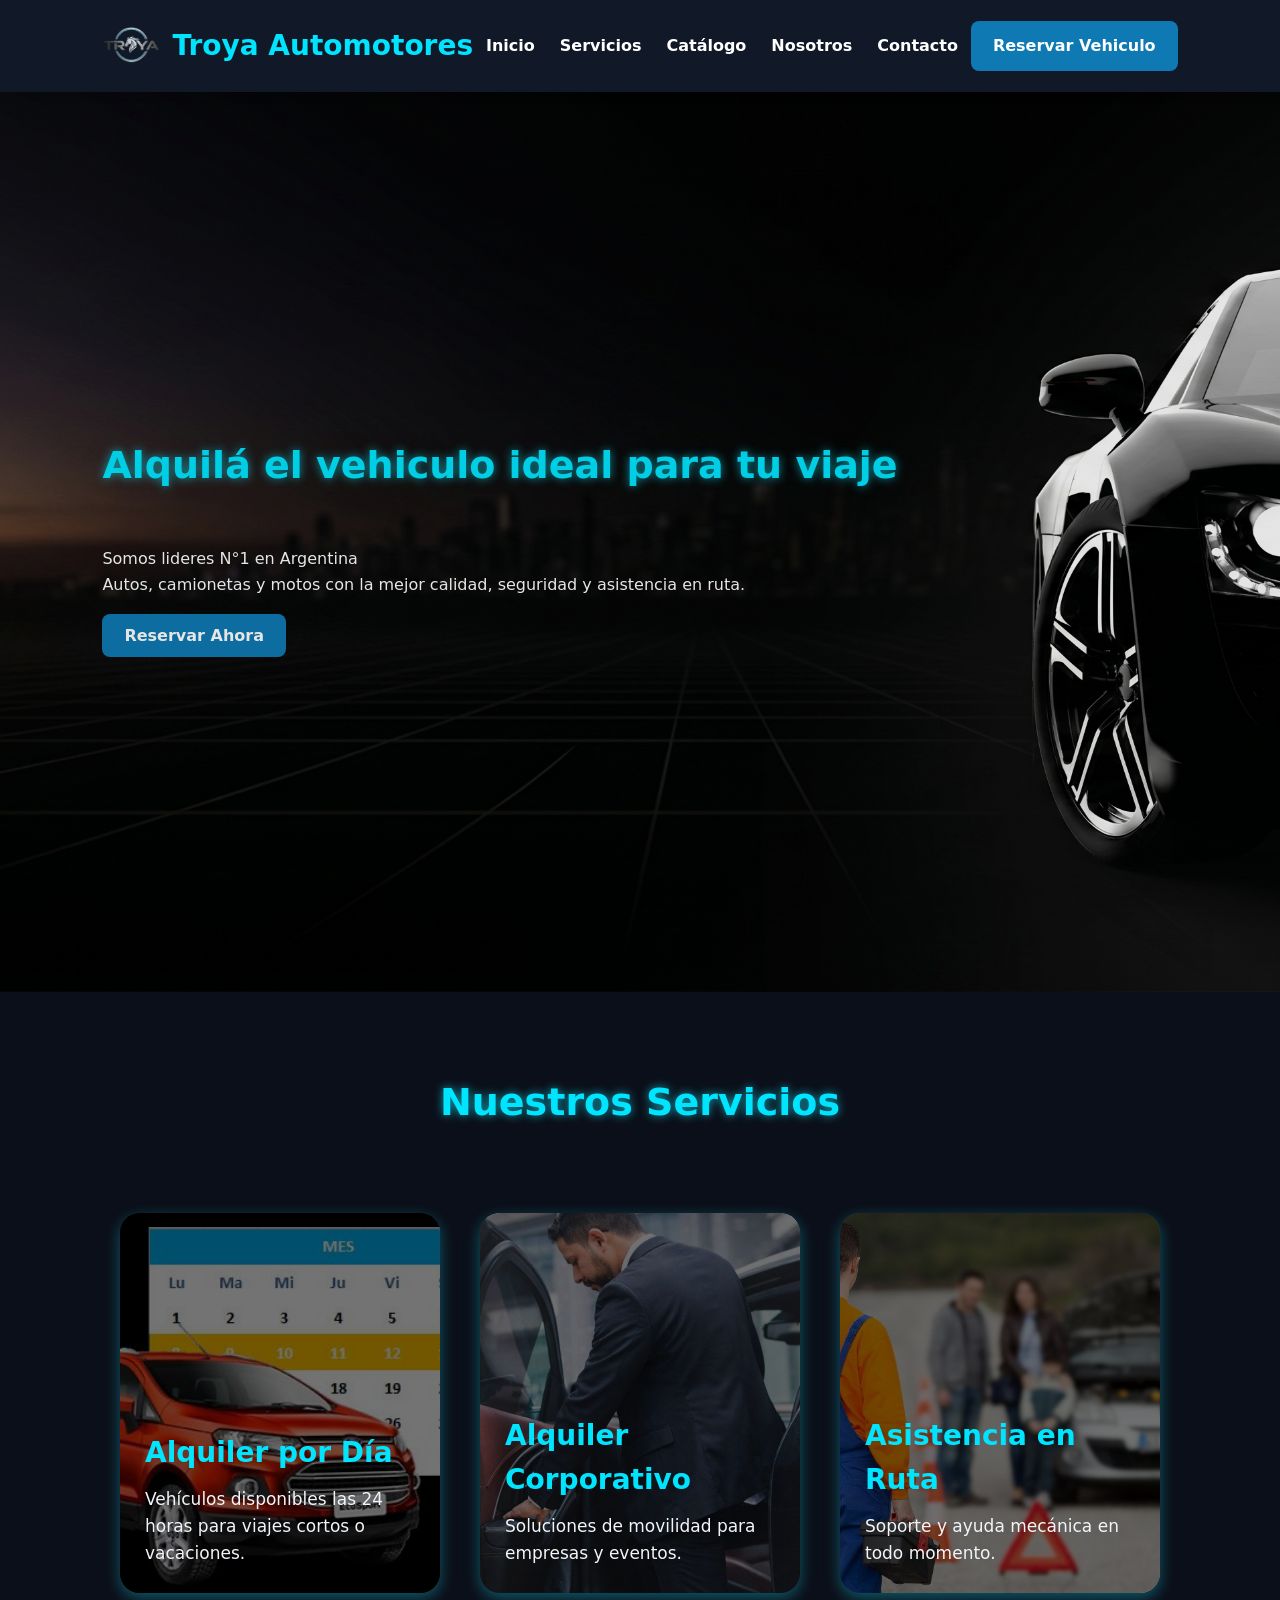
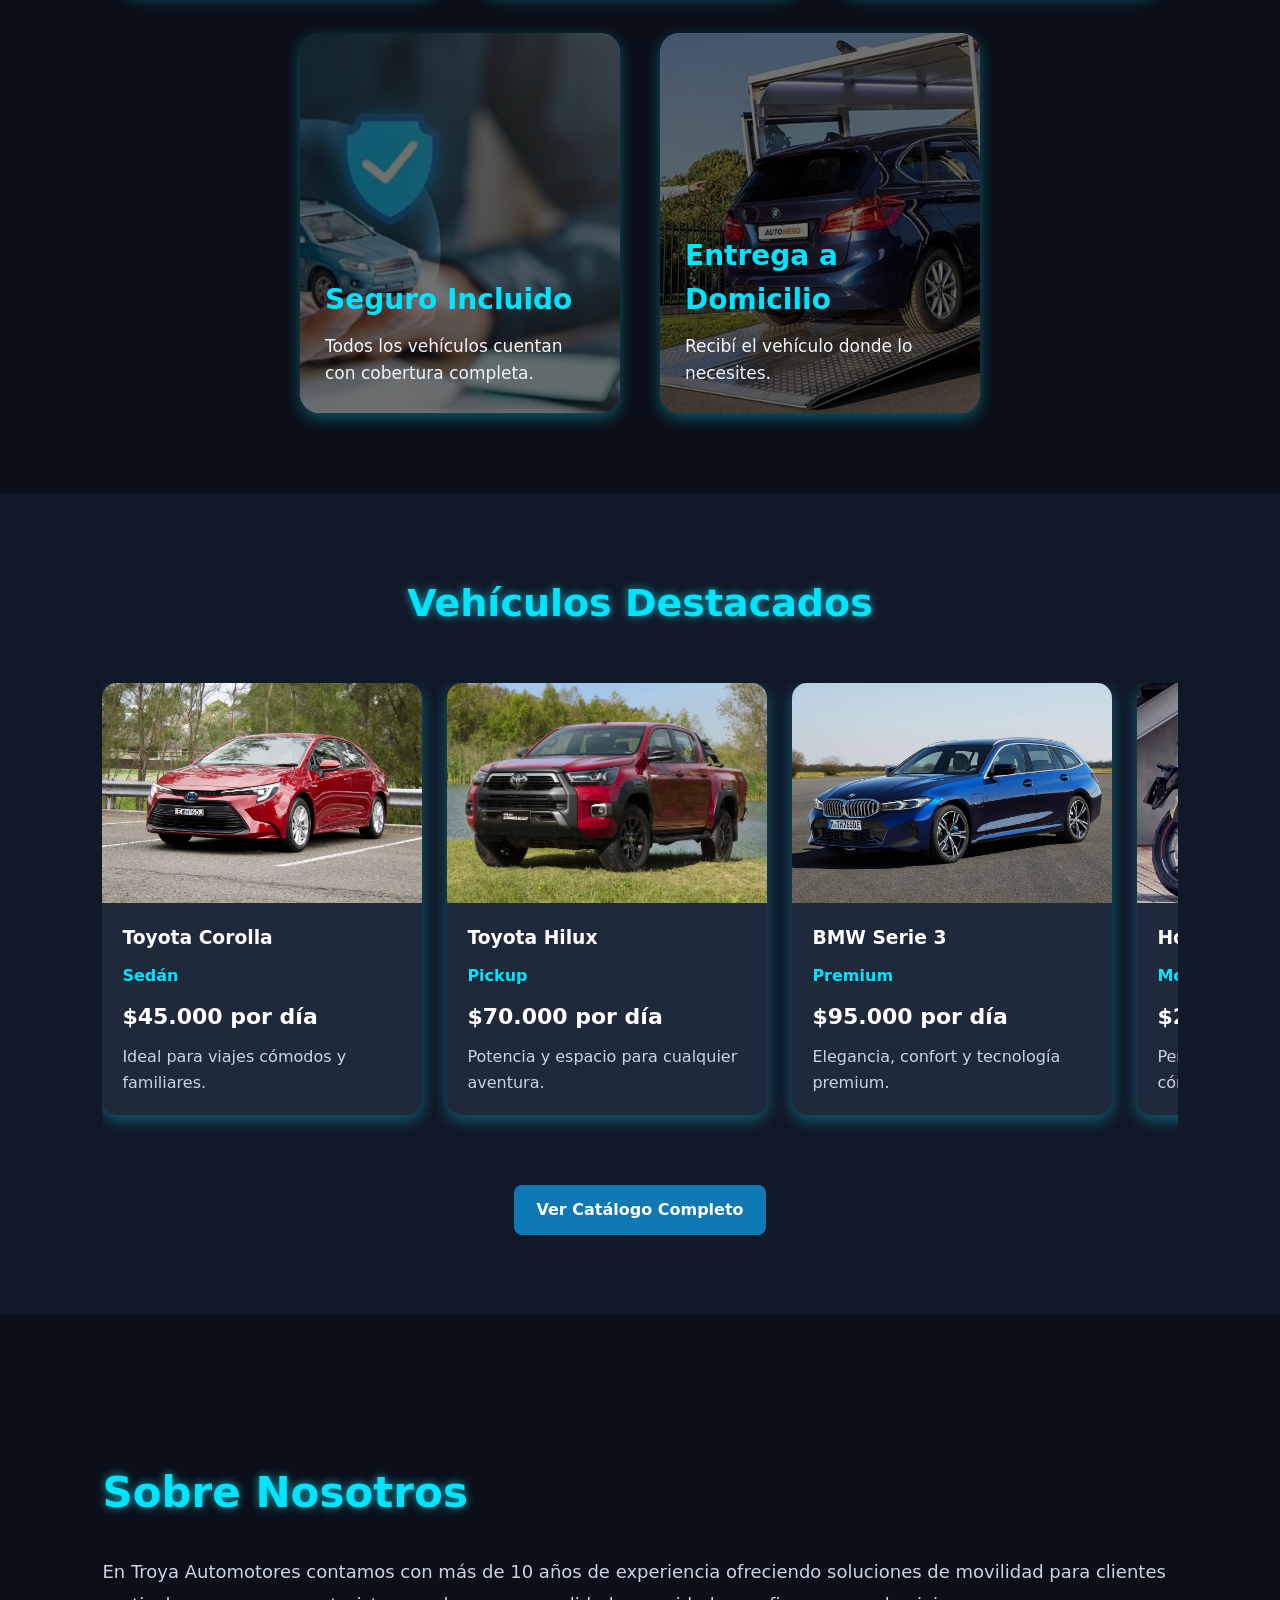
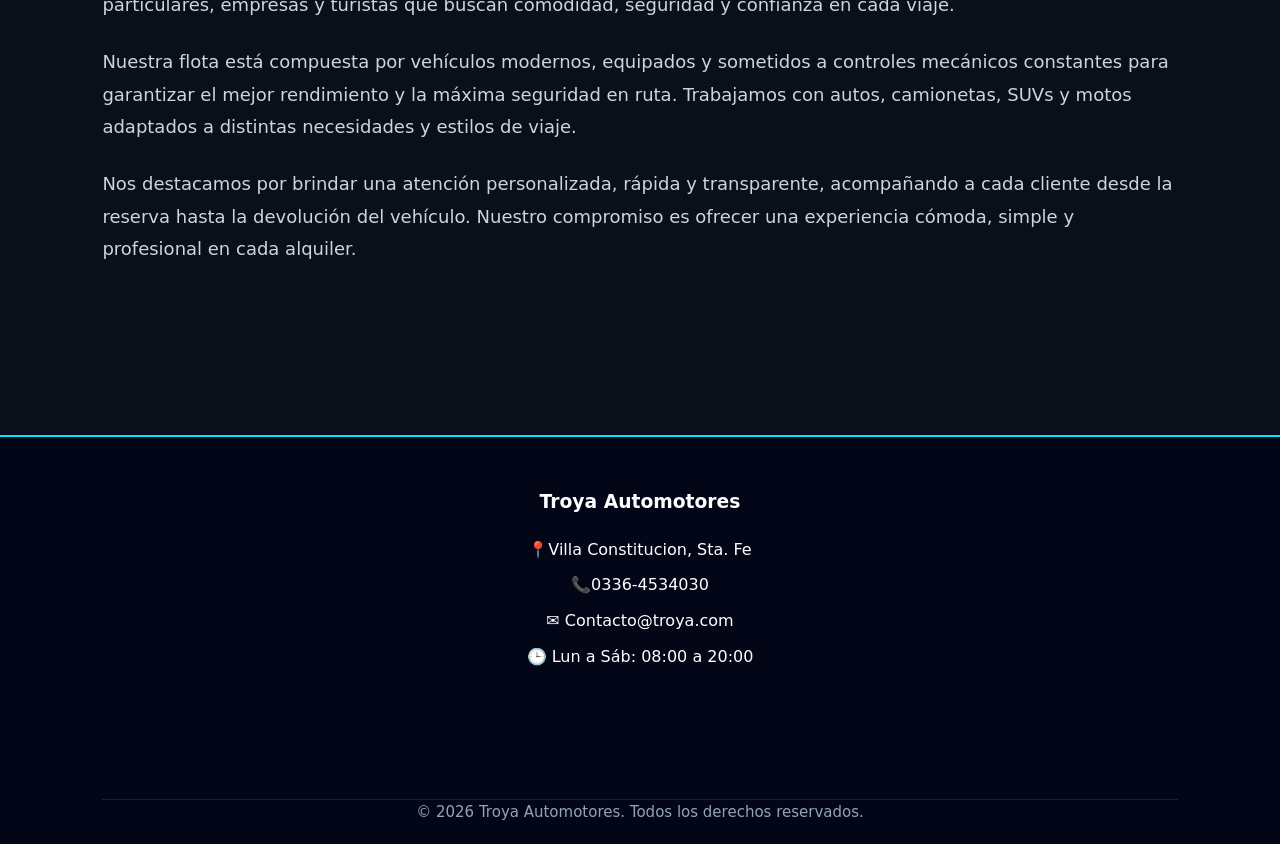
==== index.html @ 089d8910 "Primer commit" ====
<!doctype html>
<html lang="es">

<head>
  <meta charset="UTF-8" />
  <meta name="viewport" content="width=device-width, initial-scale=1.0" />
  <title>Troya Automotores</title>
  <link rel="stylesheet" href="css/styles.css" />
  <link rel="stylesheet" href="css/cards.css" />
  <link rel="stylesheet" href="css/responsive.css" />
  <link rel="shortcut icon" href="/img/LOGO_troya.png" type="image/x-icon" />
</head>

<body>
  <header>
    <div class="logo">
      <img src="img/LOGO_troya.png" alt="Troya Automotores" />
      <h1>Troya Automotores</h1>
    </div>

    <nav>
      <ul>
        <li><a href="/index.html">Inicio</a></li>
        <li><a href="#servicios">Servicios</a></li>
        <li><a href="/catalogo.html">Catálogo</a></li>
        <li><a href="#nosotros">Nosotros</a></li>
        <li><a href="#contacto">Contacto</a></li>
      </ul>
    </nav>

    <a href="reserva.html" class="btn">Reservar Vehiculo</a>
  </header>

  <main>
    <section class="hero" id="inicio">
      <div class="overlay"></div>
      <div class="hero-text">
        <h2>Alquilá el vehiculo ideal para tu viaje</h2>

        <p>Somos lideres N°1 en Argentina</p>
        <p>
          Autos, camionetas y motos con la mejor calidad, seguridad y
          asistencia en ruta.
        </p>
        <br />
        <a href="reserva.html" class="btn"> Reservar Ahora </a>
      </div>
      <div class="hero-image"></div>
    </section>

    <section class="servicios" id="servicios">
      <h2>Nuestros Servicios</h2>

      <div class="cards-container">
        <article class="card">
          <img src="/img/Alquilerdia.jpeg" alt="Alquiler por día" />

          <h3>Alquiler por Día</h3>

          <p>
            Vehículos disponibles las 24 horas para viajes cortos o
            vacaciones.
          </p>
        </article>

        <article class="card">
          <img src="img/corporativo.jpeg" alt="Alquiler corporativo" />

          <h3>Alquiler Corporativo</h3>

          <p>Soluciones de movilidad para empresas y eventos.</p>
        </article>

        <article class="card">
          <img src="img/servicios.jpeg" alt="Asistencia en ruta" />

          <h3>Asistencia en Ruta</h3>

          <p>Soporte y ayuda mecánica en todo momento.</p>
        </article>

        <article class="card">
          <img src="img/seguros.jpeg" alt="Seguro incluido" />

          <h3>Seguro Incluido</h3>

          <p>Todos los vehículos cuentan con cobertura completa.</p>
        </article>

        <article class="card">
          <img src="img/entrega.jpeg" alt="Entrega a domicilio" />

          <h3>Entrega a Domicilio</h3>

          <p>Recibí el vehículo donde lo necesites.</p>
        </article>
      </div>
    </section>
    <section class="destacados">
      <h2>Vehículos Destacados</h2>

      <div class="mini-carrusel">
        <article class="vehiculo-card">
          <img src="img/TOYOTA_COROLLA.jpeg" alt="Toyota Corolla" />

          <h3>Toyota Corolla</h3>

          <p class="tipo">Sedán</p>

          <p class="precio">$45.000 por día</p>

          <p class="descripcion">Ideal para viajes cómodos y familiares.</p>
        </article>

        <article class="vehiculo-card">
          <img src="img/HILUX.jpeg" alt="Toyota Hilux" />

          <h3>Toyota Hilux</h3>

          <p class="tipo">Pickup</p>

          <p class="precio">$70.000 por día</p>

          <p class="descripcion">
            Potencia y espacio para cualquier aventura.
          </p>
        </article>

        <article class="vehiculo-card">
          <img src="img/BMW_SERIES3.jpeg" alt="BMW Serie 3" />

          <h3>BMW Serie 3</h3>

          <p class="tipo">Premium</p>

          <p class="precio">$95.000 por día</p>

          <p class="descripcion">Elegancia, confort y tecnología premium.</p>
        </article>

        <article class="vehiculo-card">
          <img src="img/HONDA_CB500.jpeg" alt="Honda CB500" />

          <h3>Honda CB500</h3>

          <p class="tipo">Moto</p>

          <p class="precio">$28.000 por día</p>

          <p class="descripcion">Perfecta para moverte rápido y cómodo.</p>
        </article>

        <article class="vehiculo-card">
          <img src="img/VW_AMAROK.jpeg" alt="Volkswagen Amarok" />

          <h3>Volkswagen Amarok</h3>

          <p class="tipo">Pickup</p>

          <p class="precio">$75.000 por día</p>

          <p class="descripcion">
            Robustez y comodidad para largos recorridos.
          </p>
        </article>

        <article class="vehiculo-card">
          <img src="img/AUDI_A4.jpg" alt="Audi A4" />

          <h3>Audi A4</h3>

          <p class="tipo">Premium</p>

          <p class="precio">$110.000 por día</p>

          <p class="descripcion">
            Diseño elegante y manejo deportivo de alta gama.
          </p>
        </article>

        <article class="vehiculo-card">
          <img src="img/JEEP_RENEGADE.jpg" alt="Jeep Renegade" />

          <h3>Jeep Renegade</h3>

          <p class="tipo">SUV</p>

          <p class="precio">$82.000 por día</p>

          <p class="descripcion">
            Ideal para ciudad y aventuras fuera del camino.
          </p>
        </article>
      </div>

      <div class="ver-mas">
        <a href="/catalogo.html" class="btn"> Ver Catálogo Completo </a>
      </div>
    </section>

    <section class="nosotros" id="nosotros">
      <div class="nosotros-text">
        <h2>Sobre Nosotros</h2>
        <p>
          En Troya Automotores contamos con más de 10 años de experiencia
          ofreciendo soluciones de movilidad para clientes particulares,
          empresas y turistas que buscan comodidad, seguridad y confianza
          en cada viaje.
        </p>

        <p>
          Nuestra flota está compuesta por vehículos modernos, equipados y
          sometidos a controles mecánicos constantes para garantizar el mejor
          rendimiento y la máxima seguridad en ruta. Trabajamos con autos,
          camionetas, SUVs y motos adaptados a distintas necesidades y estilos
          de viaje.
        </p>

        <p>
          Nos destacamos por brindar una atención personalizada, rápida y
          transparente, acompañando a cada cliente desde la reserva hasta la
          devolución del vehículo. Nuestro compromiso es ofrecer una experiencia
          cómoda, simple y profesional en cada alquiler.
        </p>
      </div>
    </section>

    <footer id="contacto">
      <div class="footer-info">
        <h3>Troya Automotores</h3>

        <p>📍Villa Constitucion, Sta. Fe</p>

        <p>📞0336-4534030</p>

        <p>✉ Contacto@troya.com</p>

        <p>🕒 Lun a Sáb: 08:00 a 20:00</p>
      </div>
      <div class="footer-copy">
        <p>
          © 2026 Troya Automotores. Todos los derechos reservados.
        </p>
      </div>
    </footer>
  </main>
</body>

</html>
---- css/styles.css ----
/* RESET */
* {
  margin: 0;
  padding: 0;
  box-sizing: border-box;
}

html {
  scroll-behavior: smooth;
}

/* GENERALES */
body {
  font-family:
    system-ui,
    -apple-system,
    BlinkMacSystemFont,
    "Segoe UI",
    Roboto,
    Oxygen,
    Ubuntu,
    Cantarell,
    "Open Sans",
    "Helvetica Neue",
    sans-serif;

  background-color: #0b0f19;

  color: white;

  line-height: 1.6;
}

img {
  width: 100%;
  display: block;
}

a {
  text-decoration: none;
}

ul {
  list-style: none;
}

/* BOTONES */
.btn {
  background-color: #0e79b2;

  color: white;

  padding: 12px 22px;

  border-radius: 8px;

  font-weight: bold;

  transition: 0.3s;
}

.btn:hover {
  background-color: #084298;
}

/* HEADER */
header {
  background-color: #111827;

  display: flex;

  justify-content: space-between;

  align-items: center;

  padding: 20px 8%;

  box-shadow: 0 2px 10px rgba(0, 0, 0, 0.1);

  position: sticky;

  top: 0;

  z-index: 100;
}

.logo {
  display: flex;

  align-items: center;

  gap: 10px;
}

.logo img {
  width: 60px;
}

.logo h1 {
  color: #00e5ff;

  font-size: 28px;
}

nav ul {
  display: flex;

  gap: 25px;
}

nav a {
  color: white;

  font-weight: 600;

  position: relative;

  transition: 0.3s;
}

nav a::after {
  content: "";

  position: absolute;

  left: 0;
  bottom: -6px;

  width: 0%;
  height: 2px;

  background-color: #00e5ff;

  transition: 0.3s;
}

nav a:hover::after {
  width: 100%;
}

nav a:hover {
  color: #00e5ff;
}

/* HERO */
.hero {
  min-height: 100vh;

  background-image: url(/img/INICIO.png);

  background-size: cover;

  background-position: center;

  position: relative;

  display: flex;

  align-items: center;

  justify-content: flex-start;

  text-align: left;

  padding: 0 8%;
}

.overlay {
  position: absolute;

  width: 100%;
  height: 100%;

  background-color: rgba(0, 0, 0, 0.1);

  top: 0;
  left: 0;

  pointer-events: none;
}

.hero-content {
  position: relative;

  z-index: 2;

  max-width: 700px;

  display: flex;

  flex-direction: column;

  align-items: flex-start;

  gap: 20px;

  transform: translateY(20px);
}

.hero-content h2 {
  font-size: 64px;

  line-height: 1.1;

  color: #00f0ff;

  text-shadow:
    0 0 10px rgba(0, 229, 255, 0.8),
    0 0 20px rgba(0, 229, 255, 0.7),
    0 0 40px rgba(0, 229, 255, 0.5);
}

.hero-content p {
  font-size: 22px;

  max-width: 600px;

  color: #f1f5f9;

  line-height: 1.7;
}

.hero-content .btn {
  margin-top: 10px;
}
/* HERO RESERVA */
.hero-reserva {
  min-height: 60vh;

  background-image: url(/img/BANNER.png);

  background-size: cover;

  background-position: center;

  position: relative;

  display: flex;

  align-items: center;

  justify-content: center;

  text-align: center;

  padding: 0 8%;
}

.hero-reserva-content {
  position: relative;

  z-index: 2;

  max-width: 800px;

  padding: 40px;

  border-radius: 20px;
}

.hero-reserva-content h2 {
  font-size: 60px;

  color: #00e5ff;

  margin-bottom: 20px;

  text-shadow: 0 0 20px rgba(0, 229, 255, 0.8);
}

.hero-reserva-content p {
  font-size: 22px;

  color: #f1f5f9;
}

/* FORMULARIO */
.reserva-section {
  padding: 100px 8%;
}

.form-reserva {
  background-color: #111827;

  padding: 50px;

  border-radius: 20px;

  display: flex;

  flex-direction: column;

  gap: 30px;

  box-shadow: 0 0 25px rgba(0, 229, 255, 0.25);

  max-width: 1000px;

  margin: auto;
}

.form-group {
  display: flex;

  flex-direction: column;

  gap: 10px;
}

.form-group label {
  color: #00e5ff;

  font-weight: bold;
}

.form-group input,
.form-group select,
.form-group textarea {
  padding: 15px;

  border: 2px solid transparent;

  border-radius: 10px;

  background-color: #1e293b;

  color: white;

  font-size: 16px;

  outline: none;

  transition: 0.3s;
}

.form-group input:focus,
.form-group select:focus,
.form-group textarea:focus {
  border-color: #00e5ff;

  box-shadow: 0 0 15px rgba(0, 229, 255, 0.5);
}

.radio-group,
.checkbox-group {
  display: flex;

  flex-wrap: wrap;

  gap: 20px;

  color: white;
}

.form-buttons {
  display: flex;

  justify-content: center;

  gap: 20px;

  flex-wrap: wrap;
}

.limpiar {
  background-color: #ef4444;
}

.limpiar:hover {
  background-color: #dc2626;
}

/* SECCIONES */
section {
  padding: 80px 8%;
}

section h2 {
  text-align: center;

  font-size: 38px;

  margin-bottom: 50px;

  color: #00e5ff;

  text-shadow: 0 0 10px rgba(19, 225, 248, 0.7);
}

/* NOSOTROS */
.nosotros {
  display: flex;

  align-items: center;

  justify-content: space-between;

  gap: 60px;

  min-height: 80vh;

  padding: 100px 8%;
}

.nosotros-text {
  flex: 2;
}

.nosotros-text h2 {
  font-size: 42px;

  text-align: left;

  margin-bottom: 30px;
}

.nosotros-text p {
  font-size: 18px;

  margin-bottom: 25px;

  color: #cbd5e1;

  line-height: 1.8;
}

.nosotros-image {
  flex: 1;
}

.nosotros-image img {
  border-radius: 20px;
}

/* FOOTER */
footer {
  background-color: #020617;

  color: white;

  border-top: 2px solid #00e5ff;

  display: flex;

  justify-content: center;

  align-items: flex-start;

  flex-wrap: wrap;

  gap: 120px;

  padding: 50px 8% 10px;

  text-align: center;
}

footer h3 {
  margin-bottom: 20px;
}

footer p {
  margin-bottom: 10px;
}
.footer-copy {
  width: 100%;

  text-align: center;

  border-top: 1px solid rgba(255, 255, 255, 0.1);
}

.footer-copy p {
  color: #94a3b8;

  font-size: 15px;
}
---- css/cards.css ----
/* SERVICIOS */
.cards-container {
  display: flex;

  justify-content: center;

  flex-wrap: wrap;

  gap: 40px;

  padding-top: 30px;
}

.card {
  background-color: #1e293b;

  width: 320px;

  height: 380px;

  border-radius: 20px;

  overflow: hidden;

  position: relative;

  display: flex;

  flex-direction: column;

  justify-content: flex-end;

  padding: 25px;

  box-shadow: 0 5px 15px rgba(19, 225, 248, 0.35);

  transition: 0.3s;
}

.card:hover {
  transform: translateY(-10px);

  box-shadow: 0 0 25px rgba(19, 225, 248, 0.8);
}

.card img {
  position: absolute;

  top: 0;
  left: 0;

  width: 100%;

  height: 100%;

  object-fit: cover;

  z-index: 1;
}
.card::before {
  content: "";

  position: absolute;

  inset: 0;

  background: rgba(0, 0, 0, 0.55);

  z-index: 2;
}

.card h3,
.card p {
  position: relative;

  z-index: 3;
}

.card h3 {
  color: #00e5ff;

  margin-bottom: 10px;

  font-size: 28px;
}
.card p {
  color: #f1f5f9;

  font-size: 17px;

  line-height: 1.6;
}

/* VEHICULOS */
.vehiculos {
  background-color: #111827;
}

.vehiculos-container {
  display: flex;

  justify-content: center;

  align-items: stretch;

  gap: 30px;

  flex-wrap: wrap;
}

.vehiculo-card {
  background-color: #1e293b;

  width: 320px;

  border-radius: 15px;

  overflow: hidden;

  box-shadow: 0 5px 15px rgba(19, 225, 248, 0.35);

  transition: 0.3s;

  display: flex;

  flex-direction: column;
}

.vehiculo-card:hover {
  transform: translateY(-10px);

  box-shadow: 0 0 25px rgba(19, 225, 248, 0.8);
}

.vehiculo-card img {
  height: 220px;

  object-fit: cover;
}

.vehiculo-card h3 {
  padding: 20px 20px 10px;
}

.vehiculo-card .btn {
  margin-top: auto;

  align-self: center;

  margin-bottom: 20px;

  padding: 15px 25px;
}

.tipo {
  color: #00e5ff;

  font-weight: bold;

  padding: 0 20px;
}

.precio {
  font-size: 22px;

  font-weight: bold;

  padding: 10px 20px;

  color: white;
}

.descripcion {
  padding: 0 20px 20px;

  color: #cbd5e1;
}
.volver-inicio {
  display: flex;

  justify-content: center;

  margin-top: 60px;
}
/* DESTACADOS */
.destacados {
  background-color: #111827;
}

.mini-carrusel {
  display: flex;

  gap: 25px;

  overflow-x: auto;

  padding-bottom: 20px;
}

.mini-carrusel .vehiculo-card {
  min-width: 320px;

  flex-shrink: 0;
}

.ver-mas {
  margin-top: 50px;

  display: flex;

  justify-content: center;
}
---- css/responsive.css ----
/* RESPONSIVE */

@media (max-width: 992px) {
  .hero {
    flex-direction: column;

    text-align: center;
  }

  .nosotros {
    flex-direction: column;
  }

  .nosotros-text h2 {
    text-align: center;
  }
}

@media (max-width: 768px) {
  header {
    flex-direction: column;

    gap: 20px;
  }

  nav ul {
    flex-direction: column;

    align-items: center;
  }

  section h2 {
    font-size: 30px;
  }

  .hero-content h2 {
    font-size: 42px;
  }

  .hero-content p {
    font-size: 18px;
  }
}

@media (max-width: 480px) {
  .hero-content h2 {
    font-size: 30px;
  }

  .hero-content p {
    font-size: 16px;
  }

  .card {
    width: 100%;
  }

  .vehiculo-card {
    width: 100%;
  }

  footer {
    flex-direction: column;
  }
}
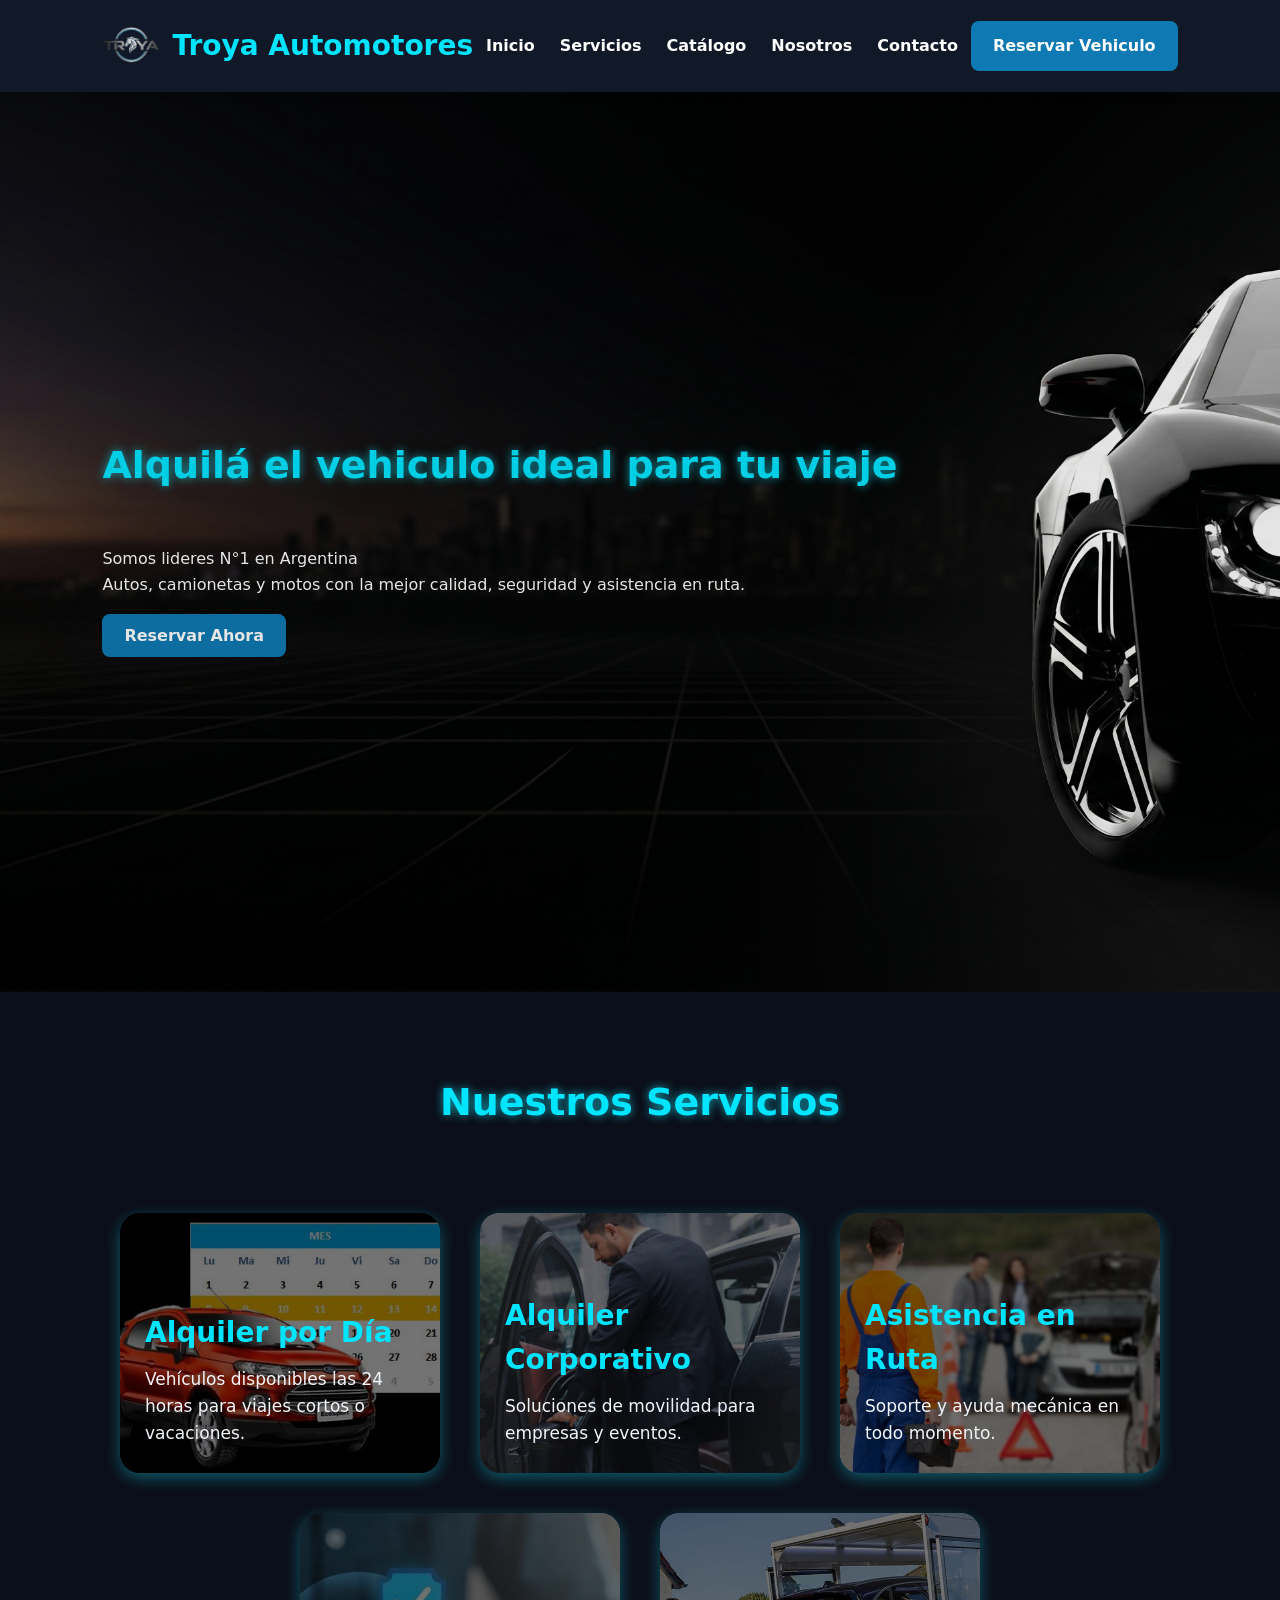
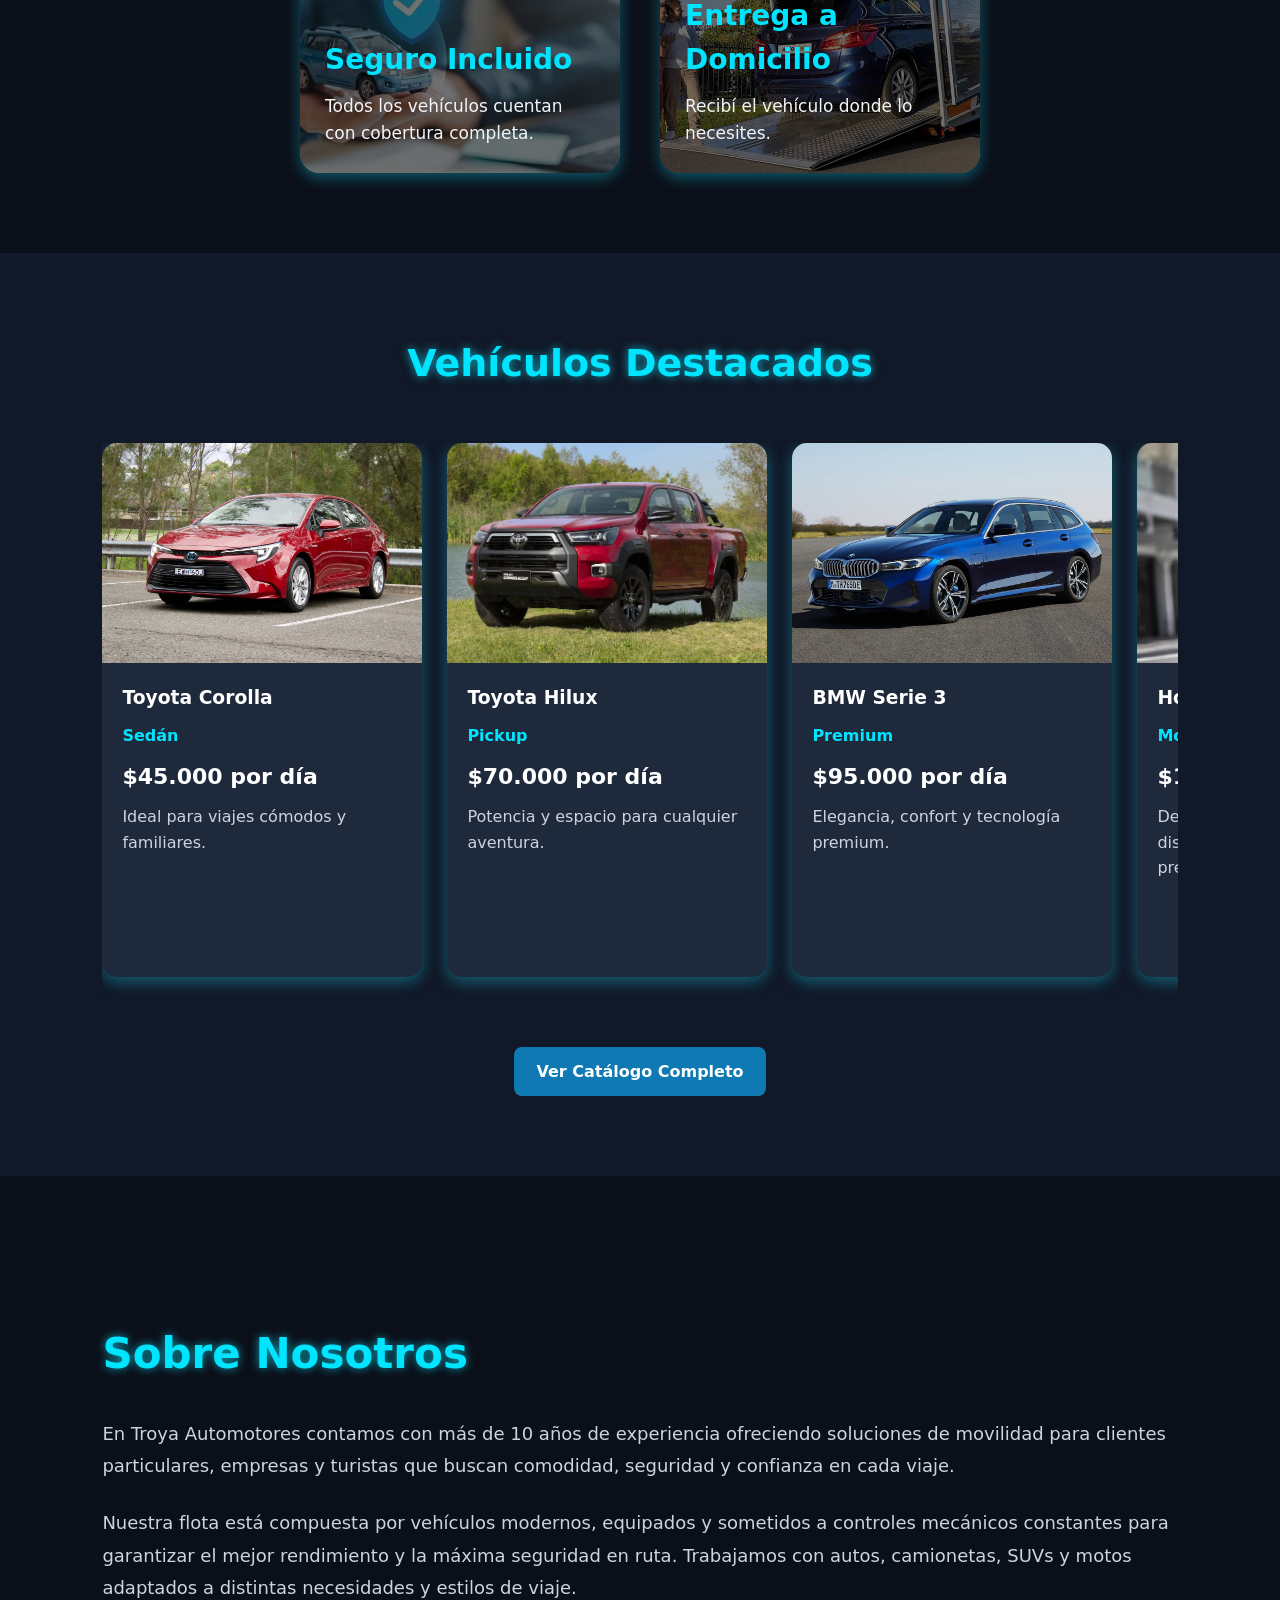
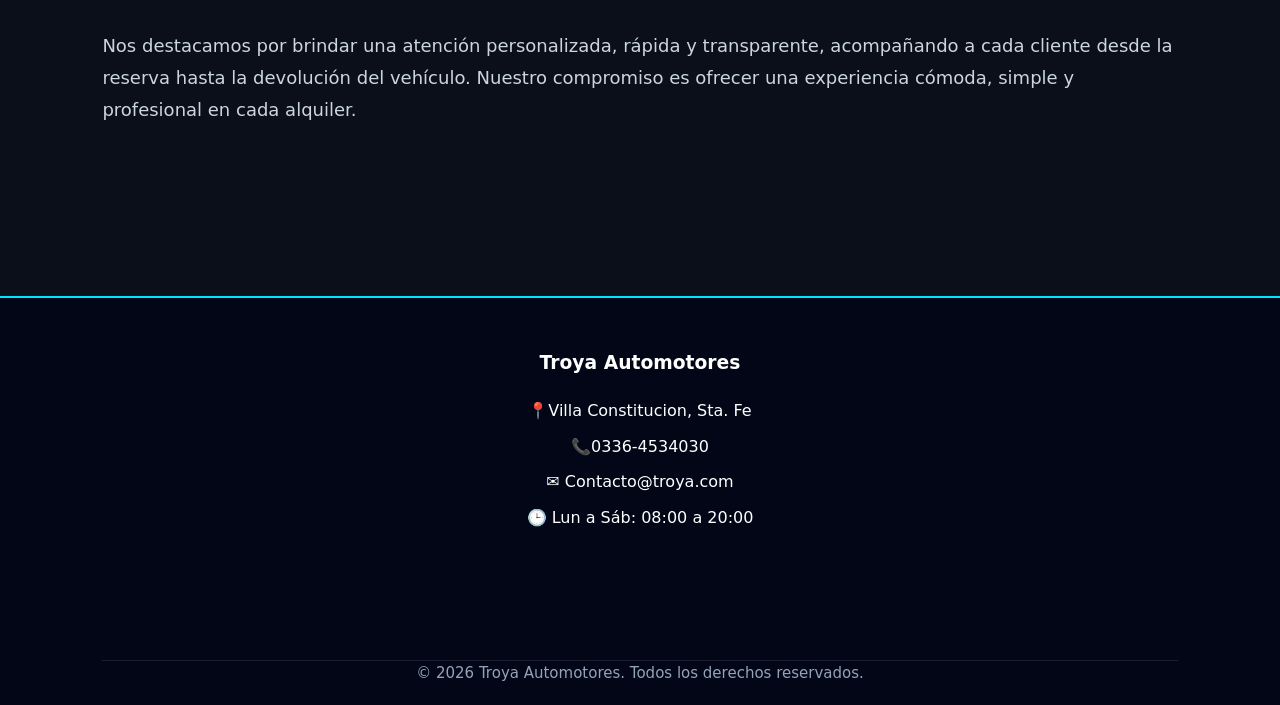
==== commit 3809ef0b: "agregacion de autos" ====
--- a/index.html
+++ b/index.html
@@ -8,7 +8,7 @@
   <link rel="stylesheet" href="css/styles.css" />
   <link rel="stylesheet" href="css/cards.css" />
   <link rel="stylesheet" href="css/responsive.css" />
-  <link rel="shortcut icon" href="/img/LOGO_troya.png" type="image/x-icon" />
+  <link rel="shortcut icon" href="img/LOGO_troya.png" type="image/x-icon" />
 </head>
 
 <body>
@@ -139,29 +139,36 @@
         </article>
 
         <article class="vehiculo-card">
-          <img src="img/HONDA_CB500.jpeg" alt="Honda CB500" />
-
-          <h3>Honda CB500</h3>
+          <img src="/img/CBR.jpg" alt="Honda CBR 650R" />
+
+          <h3>Honda CBR 650R </h3>
 
           <p class="tipo">Moto</p>
 
-          <p class="precio">$28.000 por día</p>
-
-          <p class="descripcion">Perfecta para moverte rápido y cómodo.</p>
-        </article>
-
-        <article class="vehiculo-card">
-          <img src="img/VW_AMAROK.jpeg" alt="Volkswagen Amarok" />
-
-          <h3>Volkswagen Amarok</h3>
-
-          <p class="tipo">Pickup</p>
-
-          <p class="precio">$75.000 por día</p>
-
-          <p class="descripcion">
-            Robustez y comodidad para largos recorridos.
-          </p>
+          <p class="precio">$160.000 por día</p>
+
+          <p class="descripcion">
+            Deportiva de alto rendimiento con diseño agresivo y tecnología premium.
+          </p>
+          <a href="reserva.html" class="btn">
+            Reservar
+          </a>
+        </article>
+        <article class="vehiculo-card">
+          <img src="/img/MERCEDES_C200.jpg" alt="Mercedes Benz C200" />
+
+          <h3>Mercedes Benz C200</h3>
+
+          <p class="tipo">Premium</p>
+
+          <p class="precio">$140.000 por día</p>
+
+          <p class="descripcion">
+            Lujo y tecnología de nivel ejecutivo.
+          </p>
+          <a href="reserva.html" class="btn">
+            Reservar
+          </a>
         </article>
 
         <article class="vehiculo-card">
--- a/css/styles.css
+++ b/css/styles.css
@@ -83,6 +83,9 @@
 
   z-index: 100;
 }
+header .btn {
+  width: fit-content;
+}
 
 .logo {
   display: flex;
--- a/css/cards.css
+++ b/css/cards.css
@@ -16,7 +16,7 @@
 
   width: 320px;
 
-  height: 380px;
+  height: 260px;
 
   border-radius: 20px;
 
--- a/css/responsive.css
+++ b/css/responsive.css
@@ -1,65 +1,184 @@
-/* RESPONSIVE */
+@media (max-width: 1200px) {
+  .hero-content h2 {
+    font-size: 52px;
+  }
+
+  .cards-container,
+  .vehiculos-container {
+    gap: 30px;
+  }
+}
 
 @media (max-width: 992px) {
+  header {
+    flex-direction: column;
+
+    gap: 20px;
+
+    padding: 20px;
+  }
+
+  nav ul {
+    flex-wrap: wrap;
+
+    justify-content: center;
+  }
+
   .hero {
+    justify-content: center;
+
+    text-align: center;
+
+    padding: 100px 30px;
+  }
+
+  .hero-content {
+    align-items: center;
+  }
+
+  .hero-content h2 {
+    font-size: 46px;
+  }
+
+  .hero-content p {
+    font-size: 18px;
+  }
+
+  .nosotros {
     flex-direction: column;
 
     text-align: center;
   }
 
-  .nosotros {
-    flex-direction: column;
+  .nosotros-text h2 {
+    text-align: center;
   }
 
-  .nosotros-text h2 {
-    text-align: center;
+  footer {
+    gap: 50px;
   }
 }
 
 @media (max-width: 768px) {
   header {
+    padding: 15px 20px;
+
+    gap: 12px;
+
+    position: relative;
+  }
+
+  .logo {
     flex-direction: column;
 
-    gap: 20px;
+    gap: 5px;
+  }
+
+  .logo img {
+    width: 45px;
+  }
+
+  .logo h1 {
+    font-size: 26px;
   }
 
   nav ul {
     flex-direction: column;
 
-    align-items: center;
+    gap: 10px;
   }
 
-  section h2 {
-    font-size: 30px;
+  nav a {
+    font-size: 17px;
+  }
+
+  header .btn {
+    width: auto;
+
+    padding: 10px 18px;
+
+    font-size: 15px;
+  }
+
+  .hero {
+    min-height: 50vh;
+
+    background-position: left 10%;
   }
 
   .hero-content h2 {
-    font-size: 42px;
-  }
-
-  .hero-content p {
-    font-size: 18px;
-  }
-}
-
-@media (max-width: 480px) {
-  .hero-content h2 {
-    font-size: 30px;
+    font-size: 34px;
   }
 
   .hero-content p {
     font-size: 16px;
   }
 
+  section {
+    padding: 60px 20px;
+  }
+
   .card {
     width: 100%;
+    max-width: 350px;
+
+    height: 300px;
+  }
+}
+
+@media (max-width: 480px) {
+  header {
+    padding: 15px;
   }
 
-  .vehiculo-card {
-    width: 100%;
+  .hero-content h2 {
+    font-size: 30px;
+  }
+
+  .hero-content p {
+    font-size: 15px;
+  }
+
+  section h2 {
+    font-size: 26px;
+  }
+
+  .card {
+    height: 320px;
+  }
+
+  .vehiculo-card img {
+    height: 200px;
   }
 
   footer {
-    flex-direction: column;
+    padding: 40px 20px;
   }
 }
+
+@media (max-width: 300px) {
+  body {
+    overflow-x: hidden;
+  }
+
+  .hero-content h2 {
+    font-size: 24px;
+  }
+
+  .hero-content p {
+    font-size: 14px;
+  }
+
+  .logo h1 {
+    font-size: 18px;
+  }
+
+  nav ul {
+    gap: 12px;
+  }
+
+  .btn {
+    padding: 10px;
+    font-size: 14px;
+  }
+}
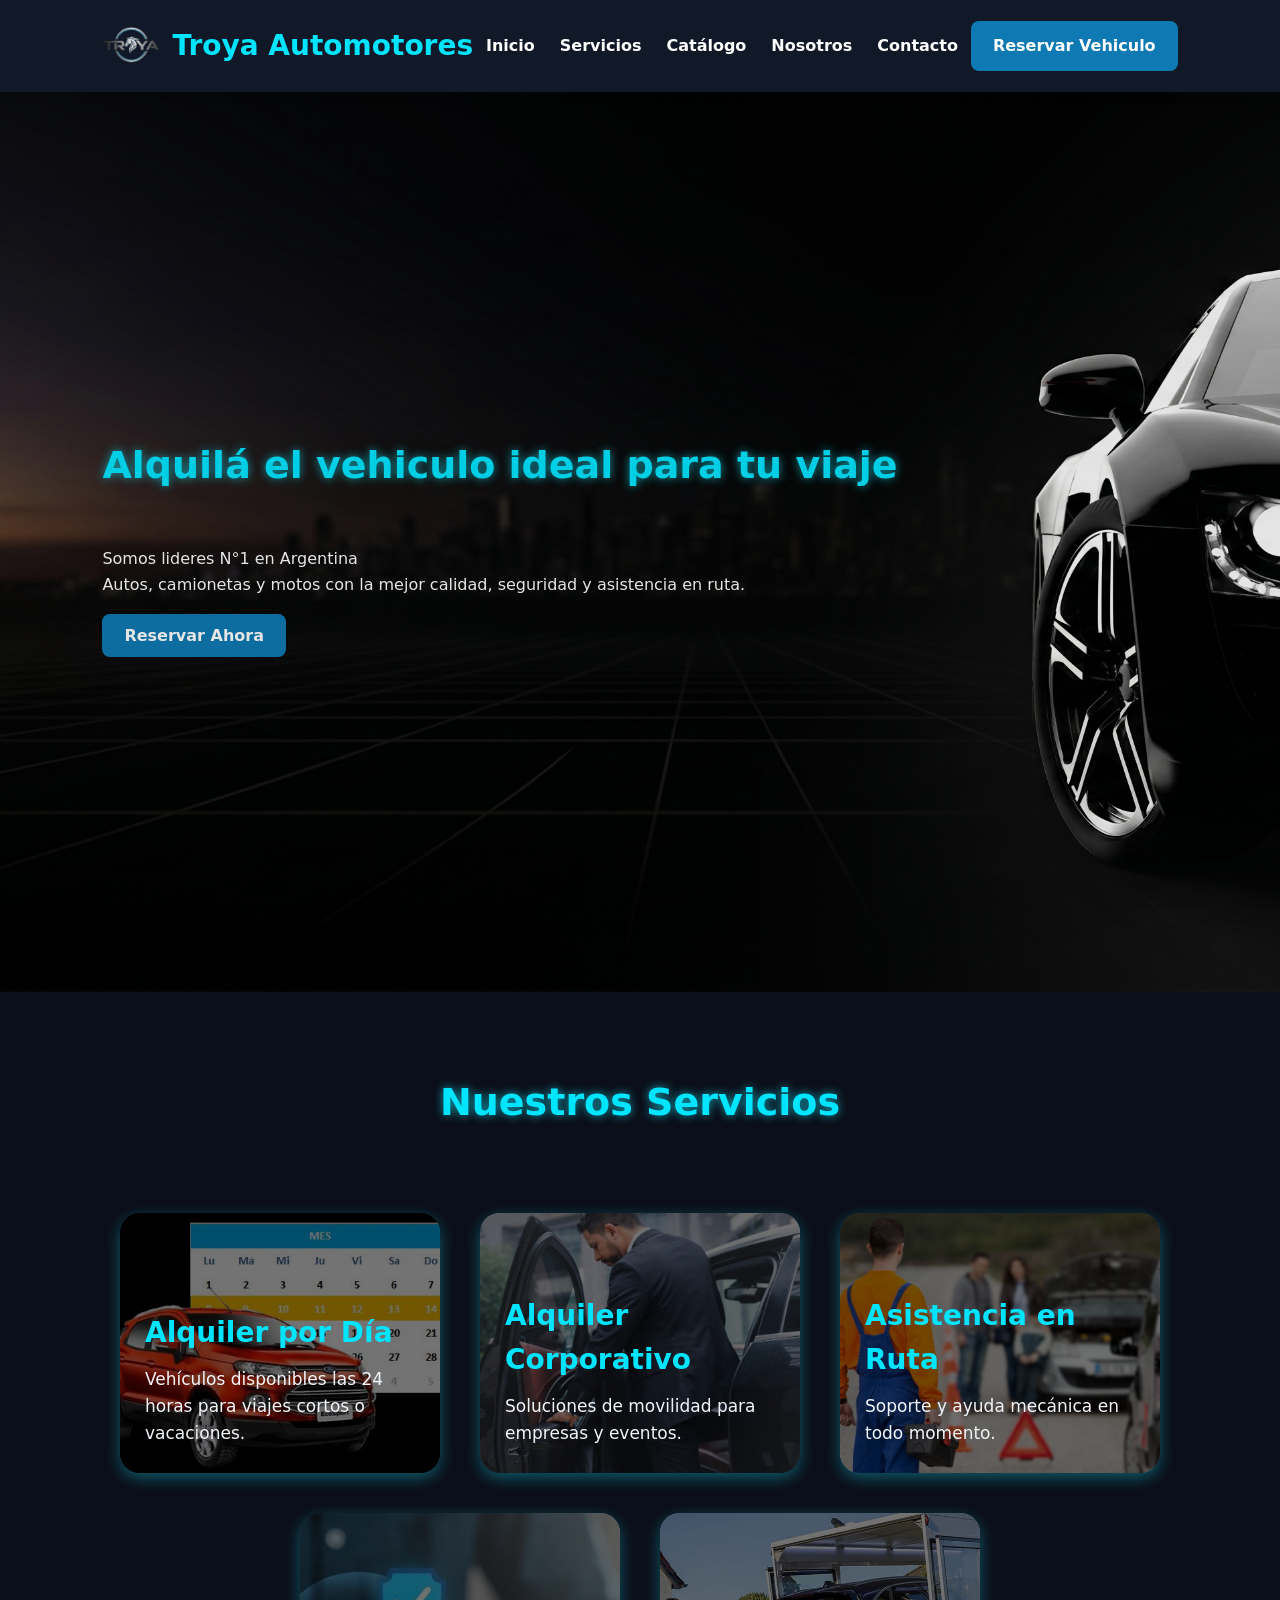
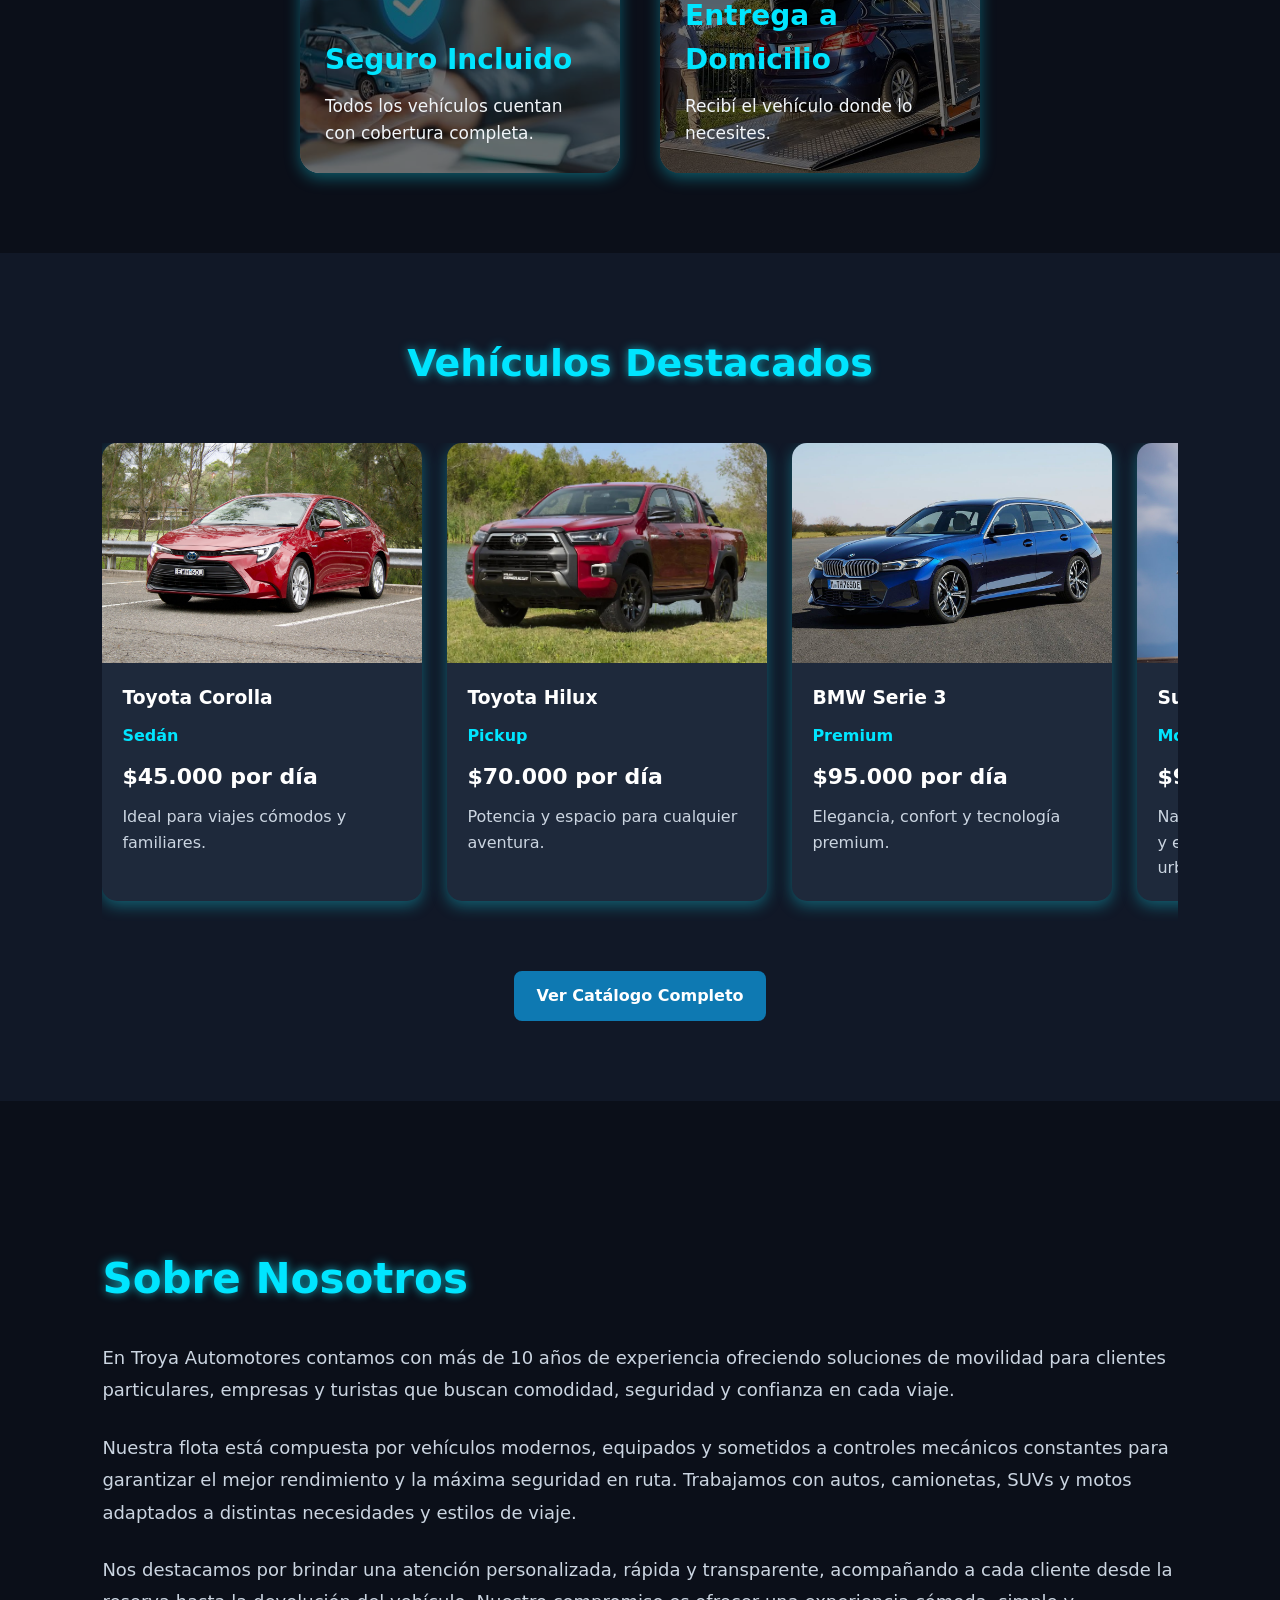
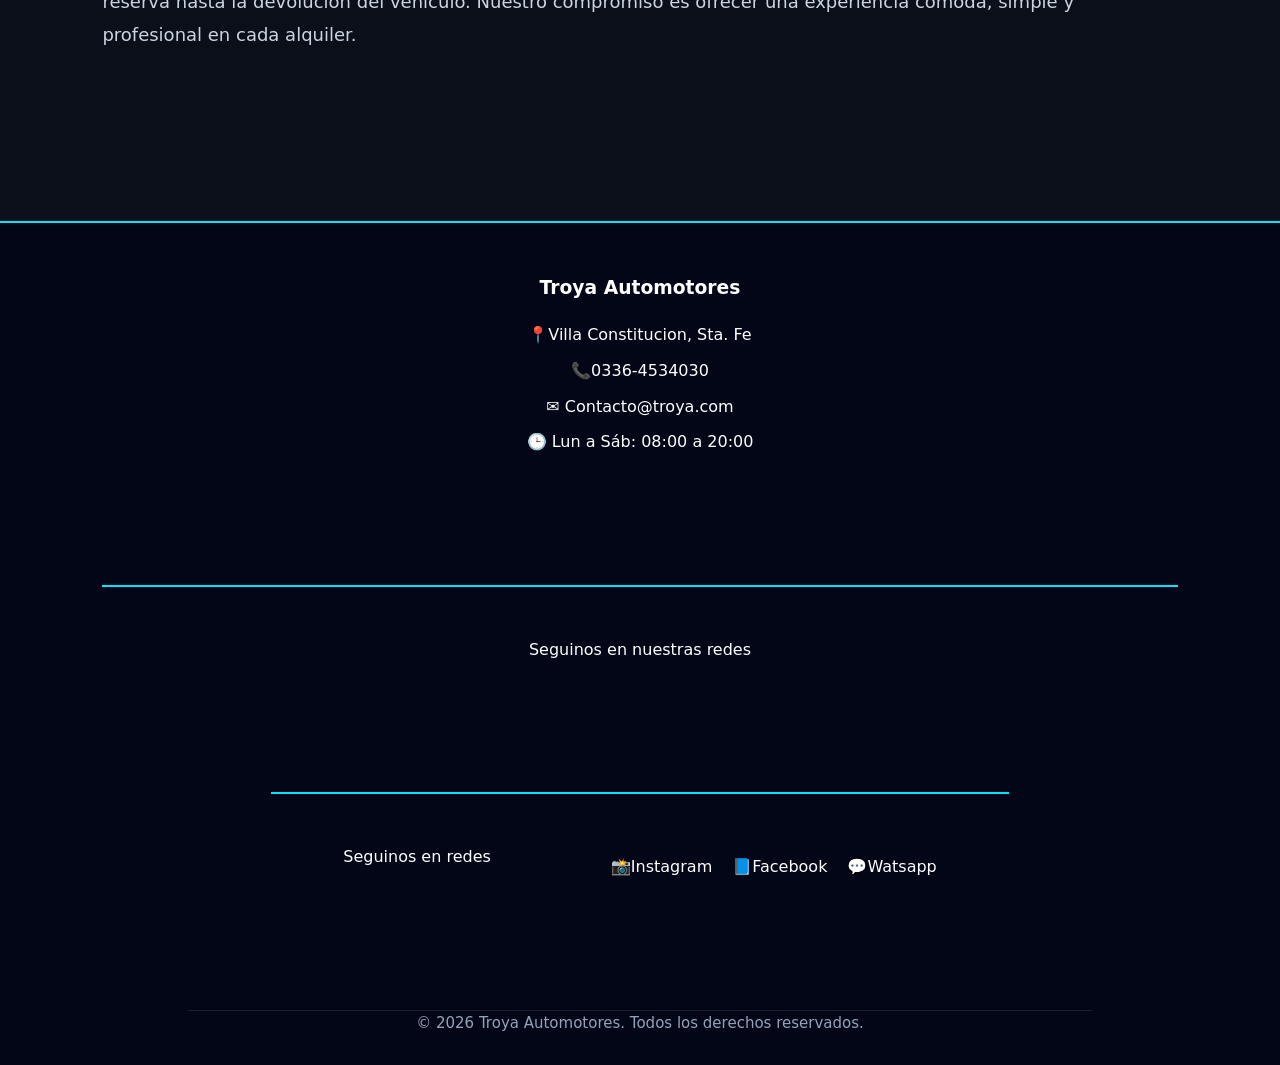
==== commit ca0e0783: "agregacion de redes sociales" ====
--- a/index.html
+++ b/index.html
@@ -138,37 +138,33 @@
           <p class="descripcion">Elegancia, confort y tecnología premium.</p>
         </article>
 
-        <article class="vehiculo-card">
-          <img src="/img/CBR.jpg" alt="Honda CBR 650R" />
-
-          <h3>Honda CBR 650R </h3>
+
+        <article class="vehiculo-card">
+          <img src="/img/SUZUKI_GSX.jpg" alt="SUZUKI GSX-8S" />
+
+          <h3>Suzuki GSX-8S</h3>
 
           <p class="tipo">Moto</p>
 
-          <p class="precio">$160.000 por día</p>
-
-          <p class="descripcion">
-            Deportiva de alto rendimiento con diseño agresivo y tecnología premium.
-          </p>
-          <a href="reserva.html" class="btn">
-            Reservar
-          </a>
-        </article>
-        <article class="vehiculo-card">
-          <img src="/img/MERCEDES_C200.jpg" alt="Mercedes Benz C200" />
-
-          <h3>Mercedes Benz C200</h3>
-
-          <p class="tipo">Premium</p>
-
-          <p class="precio">$140.000 por día</p>
-
-          <p class="descripcion">
-            Lujo y tecnología de nivel ejecutivo.
-          </p>
-          <a href="reserva.html" class="btn">
-            Reservar
-          </a>
+          <p class="precio">$98.000 por día</p>
+
+          <p class="descripcion">
+            Naked moderna con gran potencia y excelente maniobrabilidad urbana.
+          </p>
+        </article>
+
+        <article class="vehiculo-card">
+          <img src="img/VW_AMAROK.jpeg" alt="Volkswagen Amarok" />
+
+          <h3>Volkswagen Amarok</h3>
+
+          <p class="tipo">Pickup</p>
+
+          <p class="precio">$75.000 por día</p>
+
+          <p class="descripcion">
+            Robustez y comodidad para largos recorridos.
+          </p>
         </article>
 
         <article class="vehiculo-card">
@@ -244,12 +240,25 @@
 
         <p>🕒 Lun a Sáb: 08:00 a 20:00</p>
       </div>
-      <div class="footer-copy">
-        <p>
-          © 2026 Troya Automotores. Todos los derechos reservados.
-        </p>
-      </div>
-    </footer>
+      <footer class="footer">
+        <p>Seguinos en nuestras redes</p>
+
+        <footer class="footer">
+          <p>Seguinos en redes</p>
+
+          <div class="redes">
+            <a href="https://www.instagram.com/troya.automotores/">📸Instagram</a>
+            <a href="https://facebook.com/tuusuario">📘Facebook</a>
+            <a href="https://wa.me/549336450000">💬Watsapp</a>
+          </div>
+        </footer>
+
+        <div class="footer-copy">
+          <p>
+            © 2026 Troya Automotores. Todos los derechos reservados.
+          </p>
+        </div>
+      </footer>
   </main>
 </body>
 
--- a/css/styles.css
+++ b/css/styles.css
@@ -457,6 +457,23 @@
 
   text-align: center;
 }
+.redes {
+  display: flex;
+  justify-content: center;
+  gap: 20px;
+  margin-top: 10px;
+}
+
+.redes a {
+  color: white;
+  text-decoration: none;
+  font-size: 16px;
+  transition: 0.3s;
+}
+
+.redes a:hover {
+  color: #00ffcc;
+}
 
 footer h3 {
   margin-bottom: 20px;
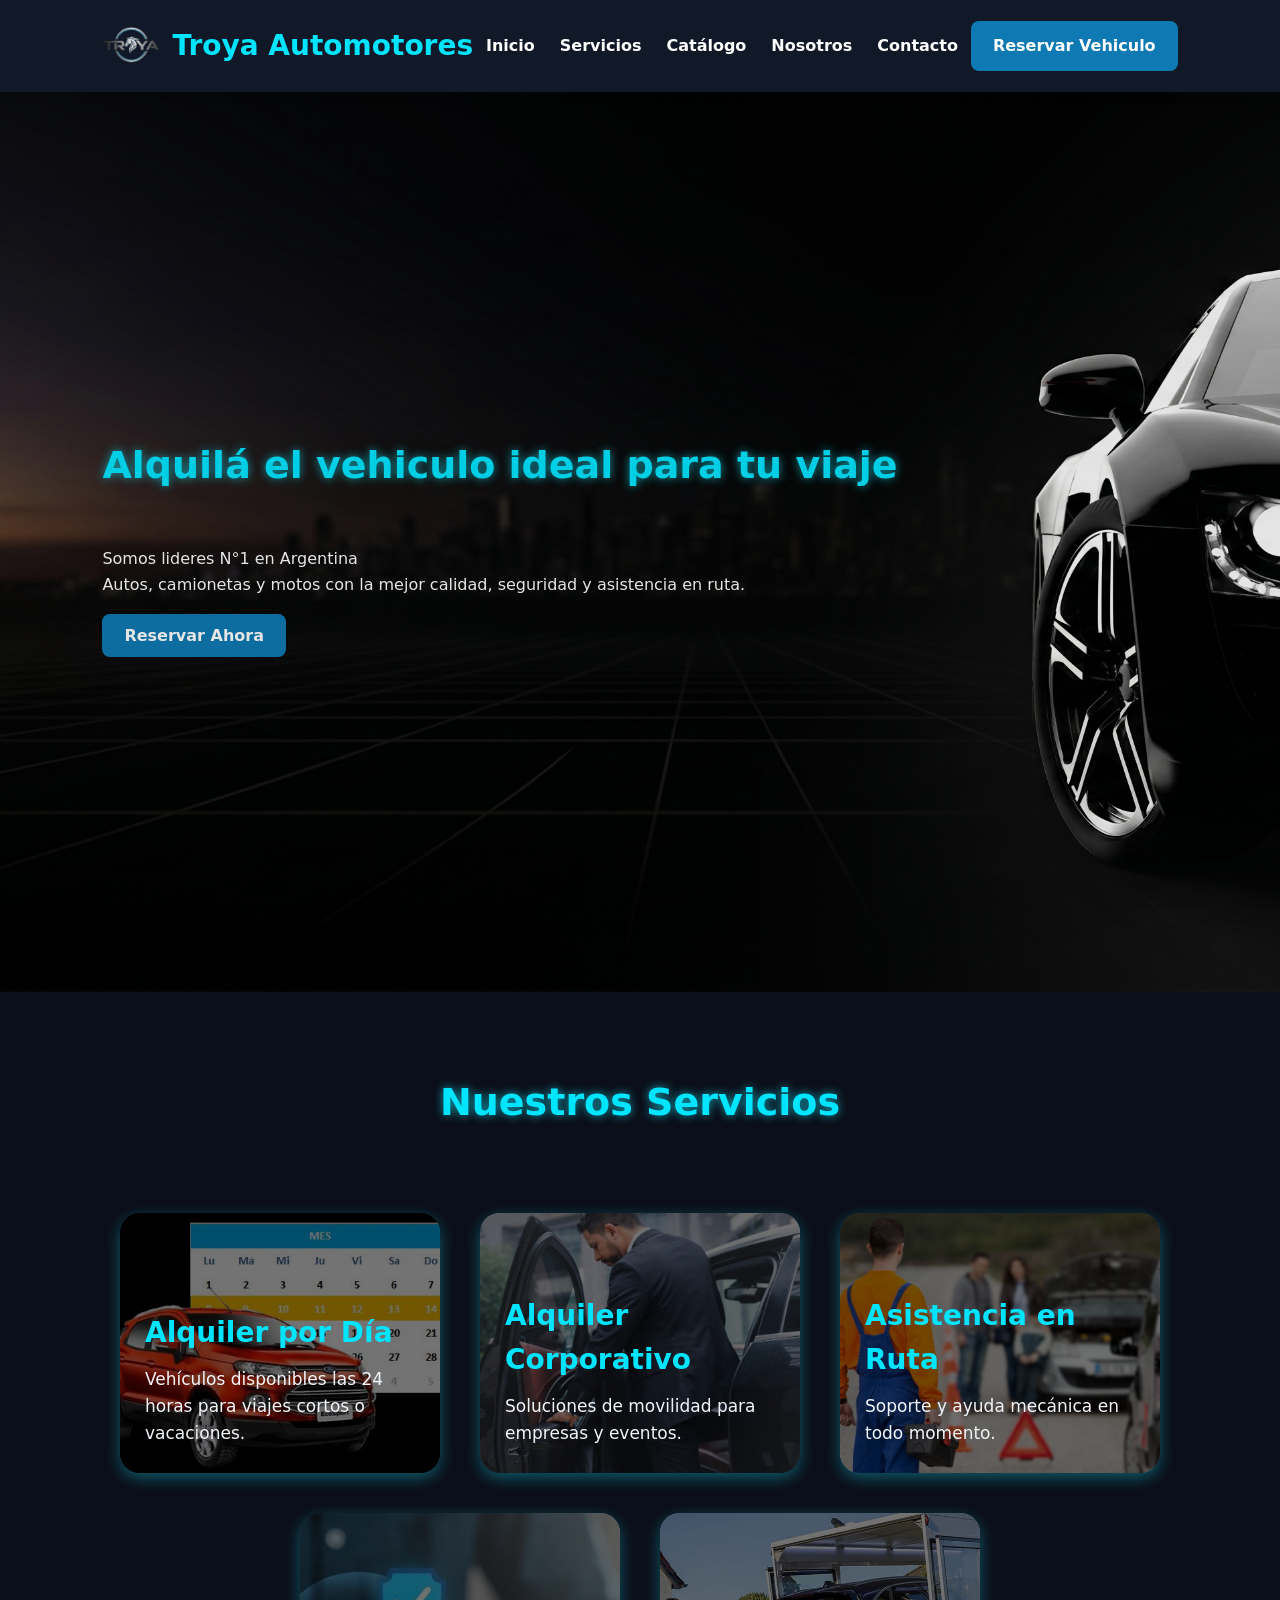
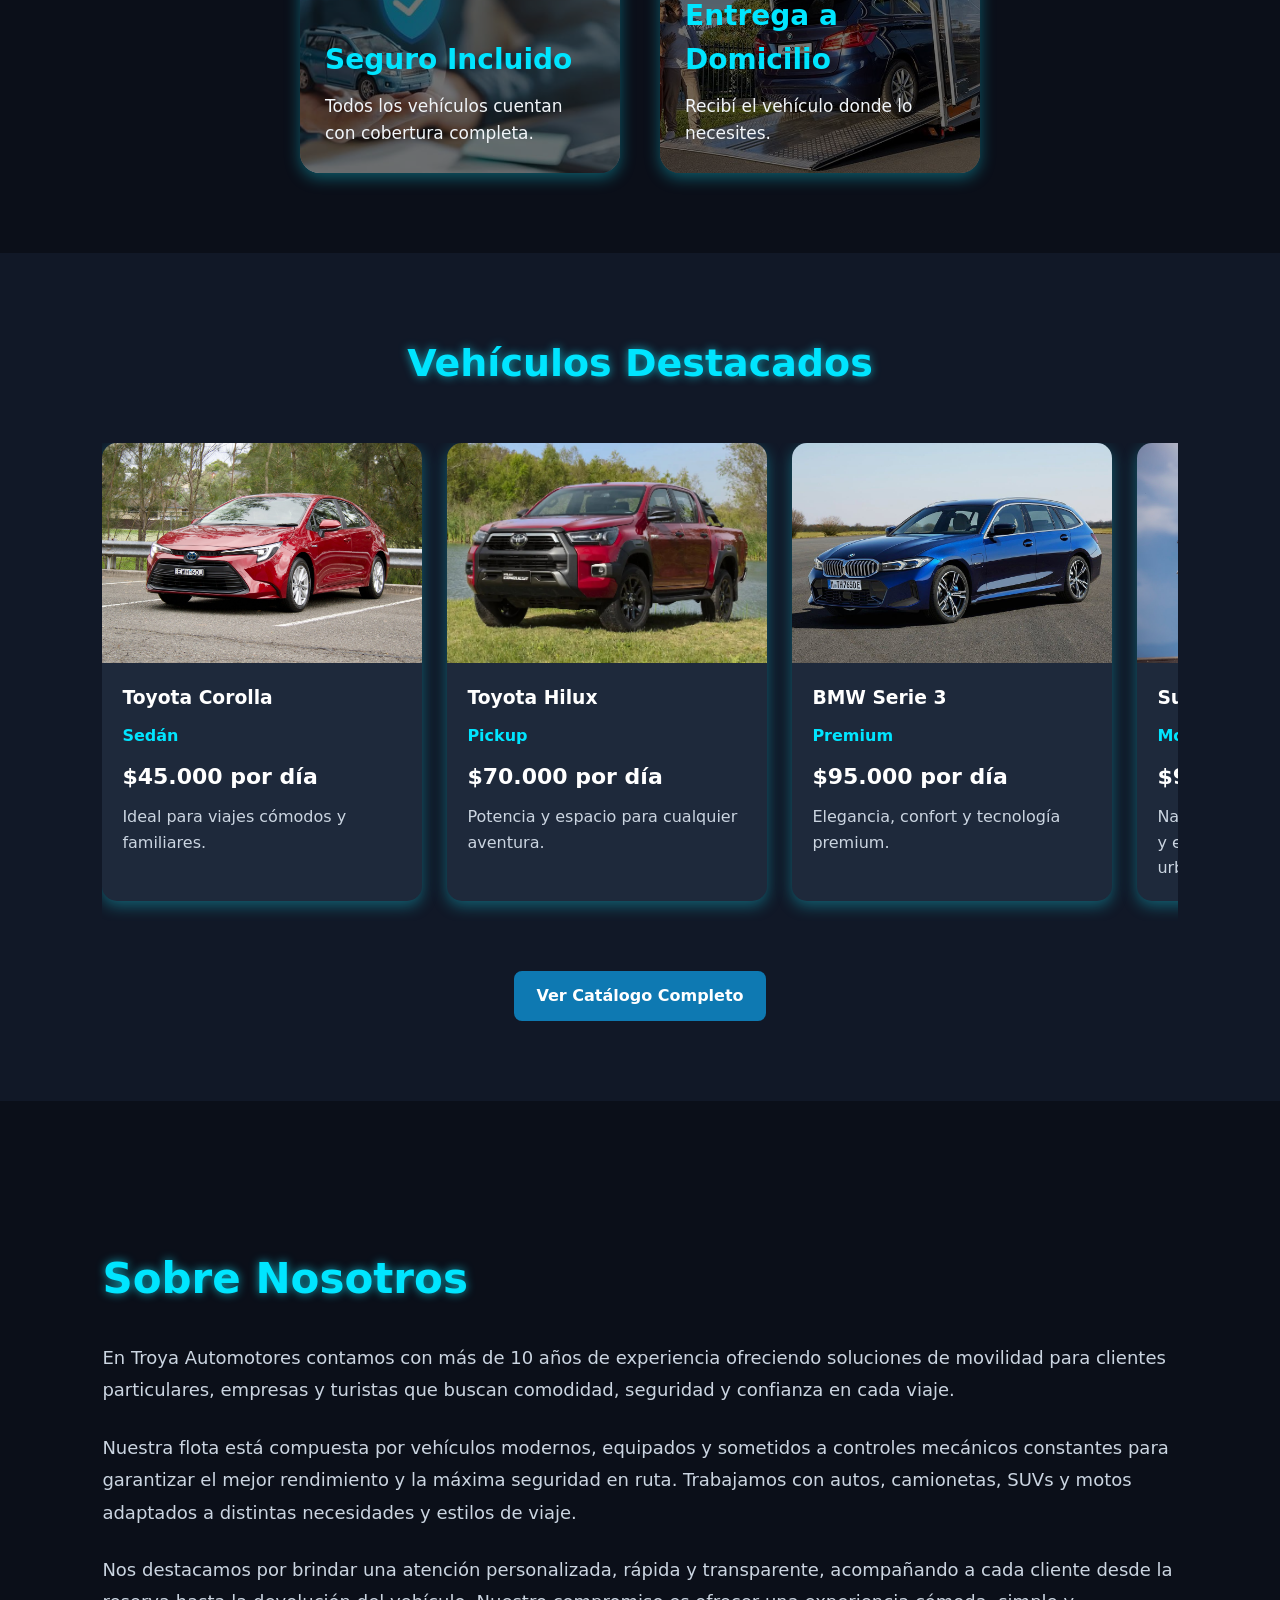
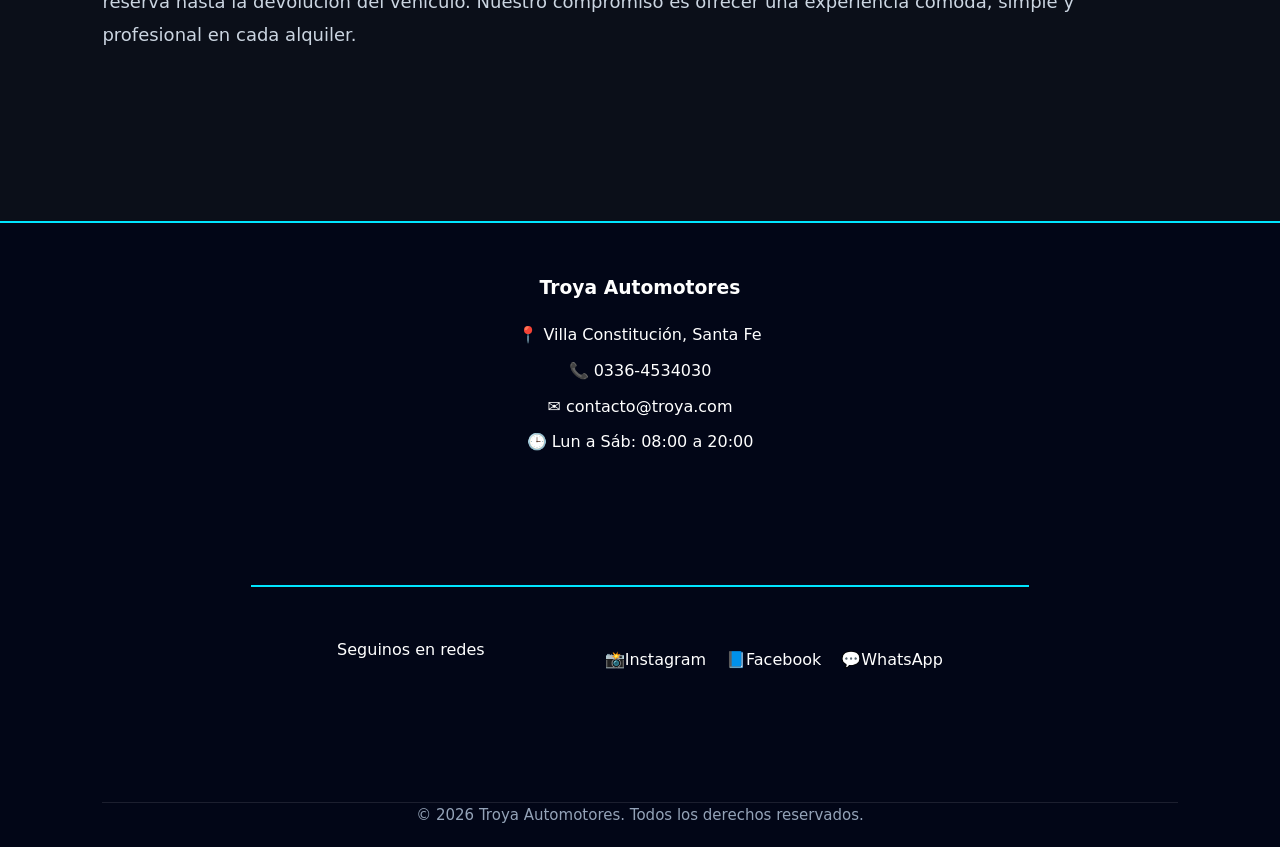
==== commit 57c73c23: "cambios al banner y de footers" ====
--- a/index.html
+++ b/index.html
@@ -229,36 +229,38 @@
     </section>
 
     <footer id="contacto">
+
       <div class="footer-info">
+
         <h3>Troya Automotores</h3>
 
-        <p>📍Villa Constitucion, Sta. Fe</p>
-
-        <p>📞0336-4534030</p>
-
-        <p>✉ Contacto@troya.com</p>
+        <p>📍 Villa Constitución, Santa Fe</p>
+
+        <p>📞 0336-4534030</p>
+
+        <p>✉ contacto@troya.com</p>
 
         <p>🕒 Lun a Sáb: 08:00 a 20:00</p>
-      </div>
+
+      </div>
+
       <footer class="footer">
-        <p>Seguinos en nuestras redes</p>
-
-        <footer class="footer">
-          <p>Seguinos en redes</p>
-
-          <div class="redes">
-            <a href="https://www.instagram.com/troya.automotores/">📸Instagram</a>
-            <a href="https://facebook.com/tuusuario">📘Facebook</a>
-            <a href="https://wa.me/549336450000">💬Watsapp</a>
-          </div>
-        </footer>
-
-        <div class="footer-copy">
-          <p>
-            © 2026 Troya Automotores. Todos los derechos reservados.
-          </p>
+        <p>Seguinos en redes</p>
+
+        <div class="redes">
+          <a href="https://www.instagram.com/troya.automotores/">📸Instagram</a>
+          <a href="https://facebook.com/Troyaautomotores">📘Facebook</a>
+          <a href="https://wa.me/549336400000">💬WhatsApp</a>
         </div>
       </footer>
+
+      <div class="footer-copy">
+        <p>
+          © 2026 Troya Automotores. Todos los derechos reservados.
+        </p>
+      </div>
+
+    </footer>
   </main>
 </body>
 
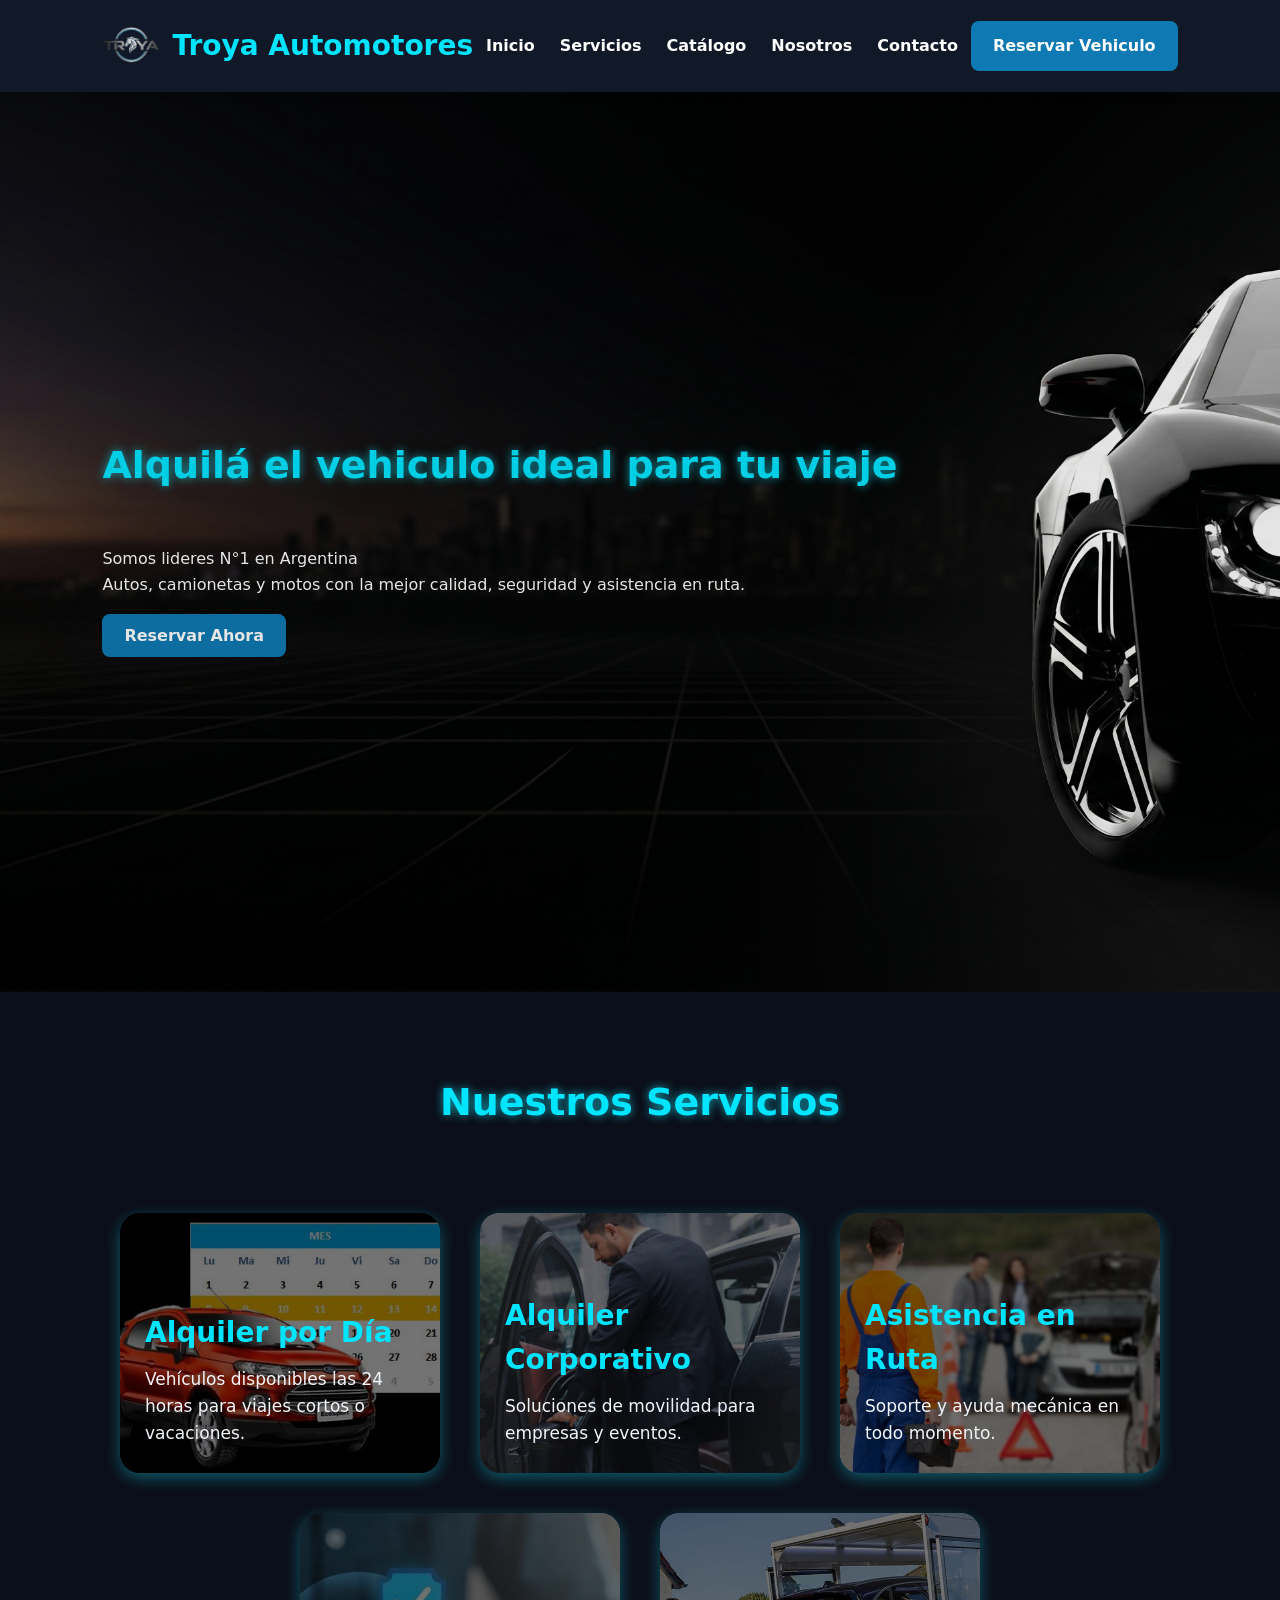
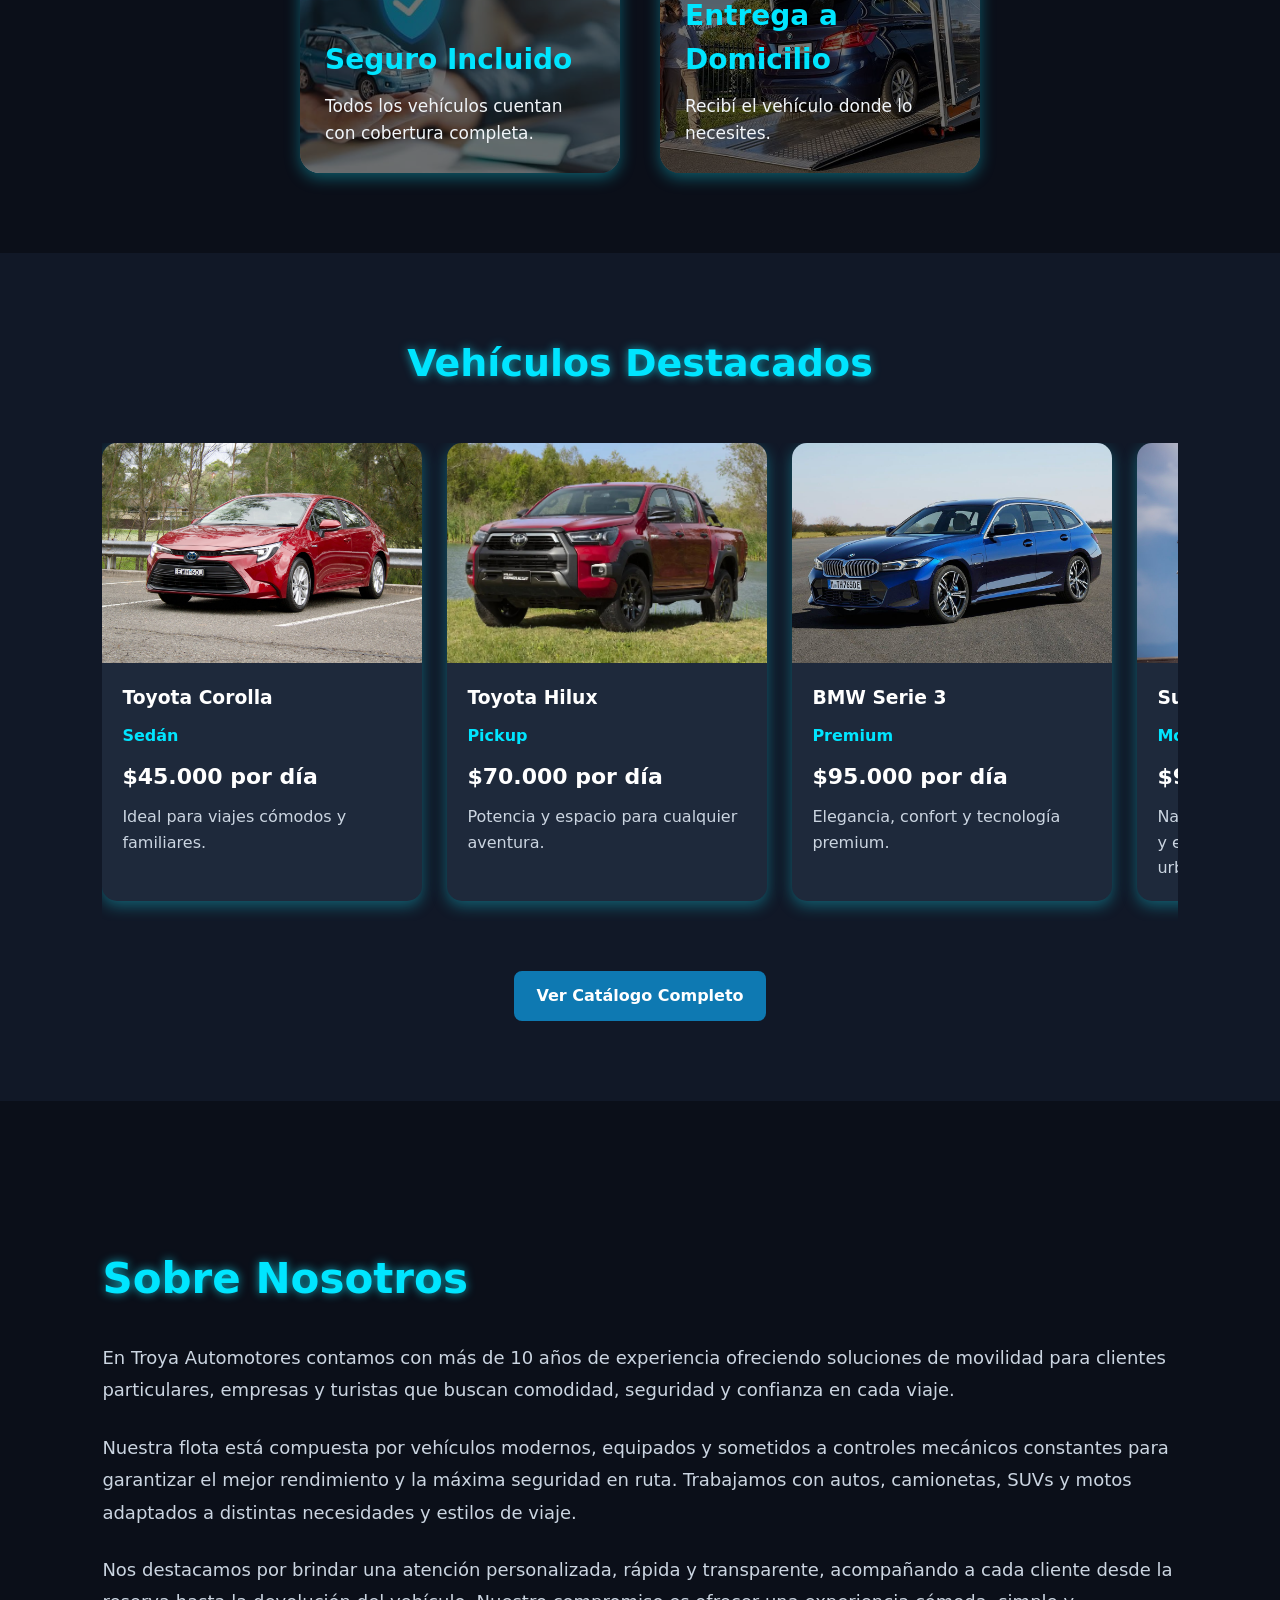
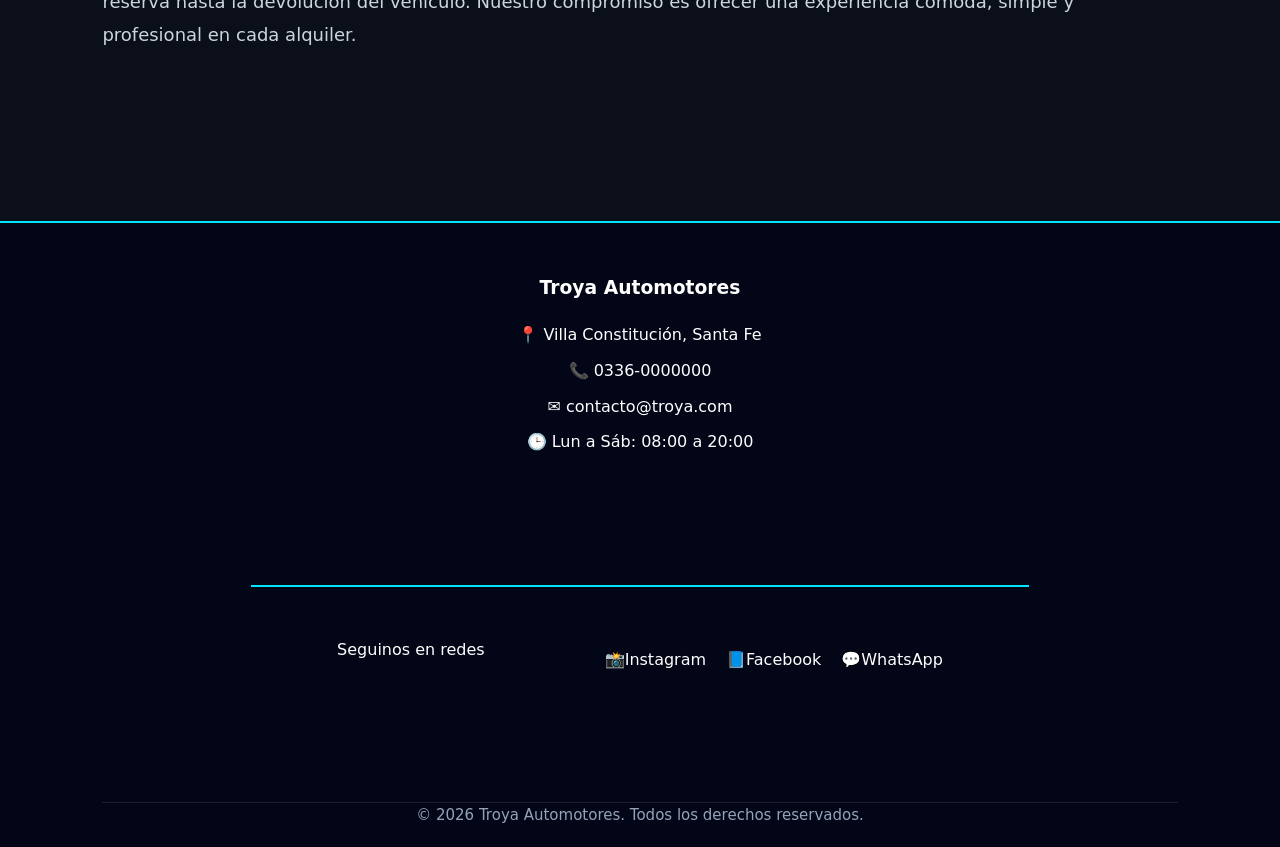
==== commit f293551e: "cambios al banner y de footers" ====
--- a/index.html
+++ b/index.html
@@ -236,7 +236,7 @@
 
         <p>📍 Villa Constitución, Santa Fe</p>
 
-        <p>📞 0336-4534030</p>
+        <p>📞 0336-0000000</p>
 
         <p>✉ contacto@troya.com</p>
 
